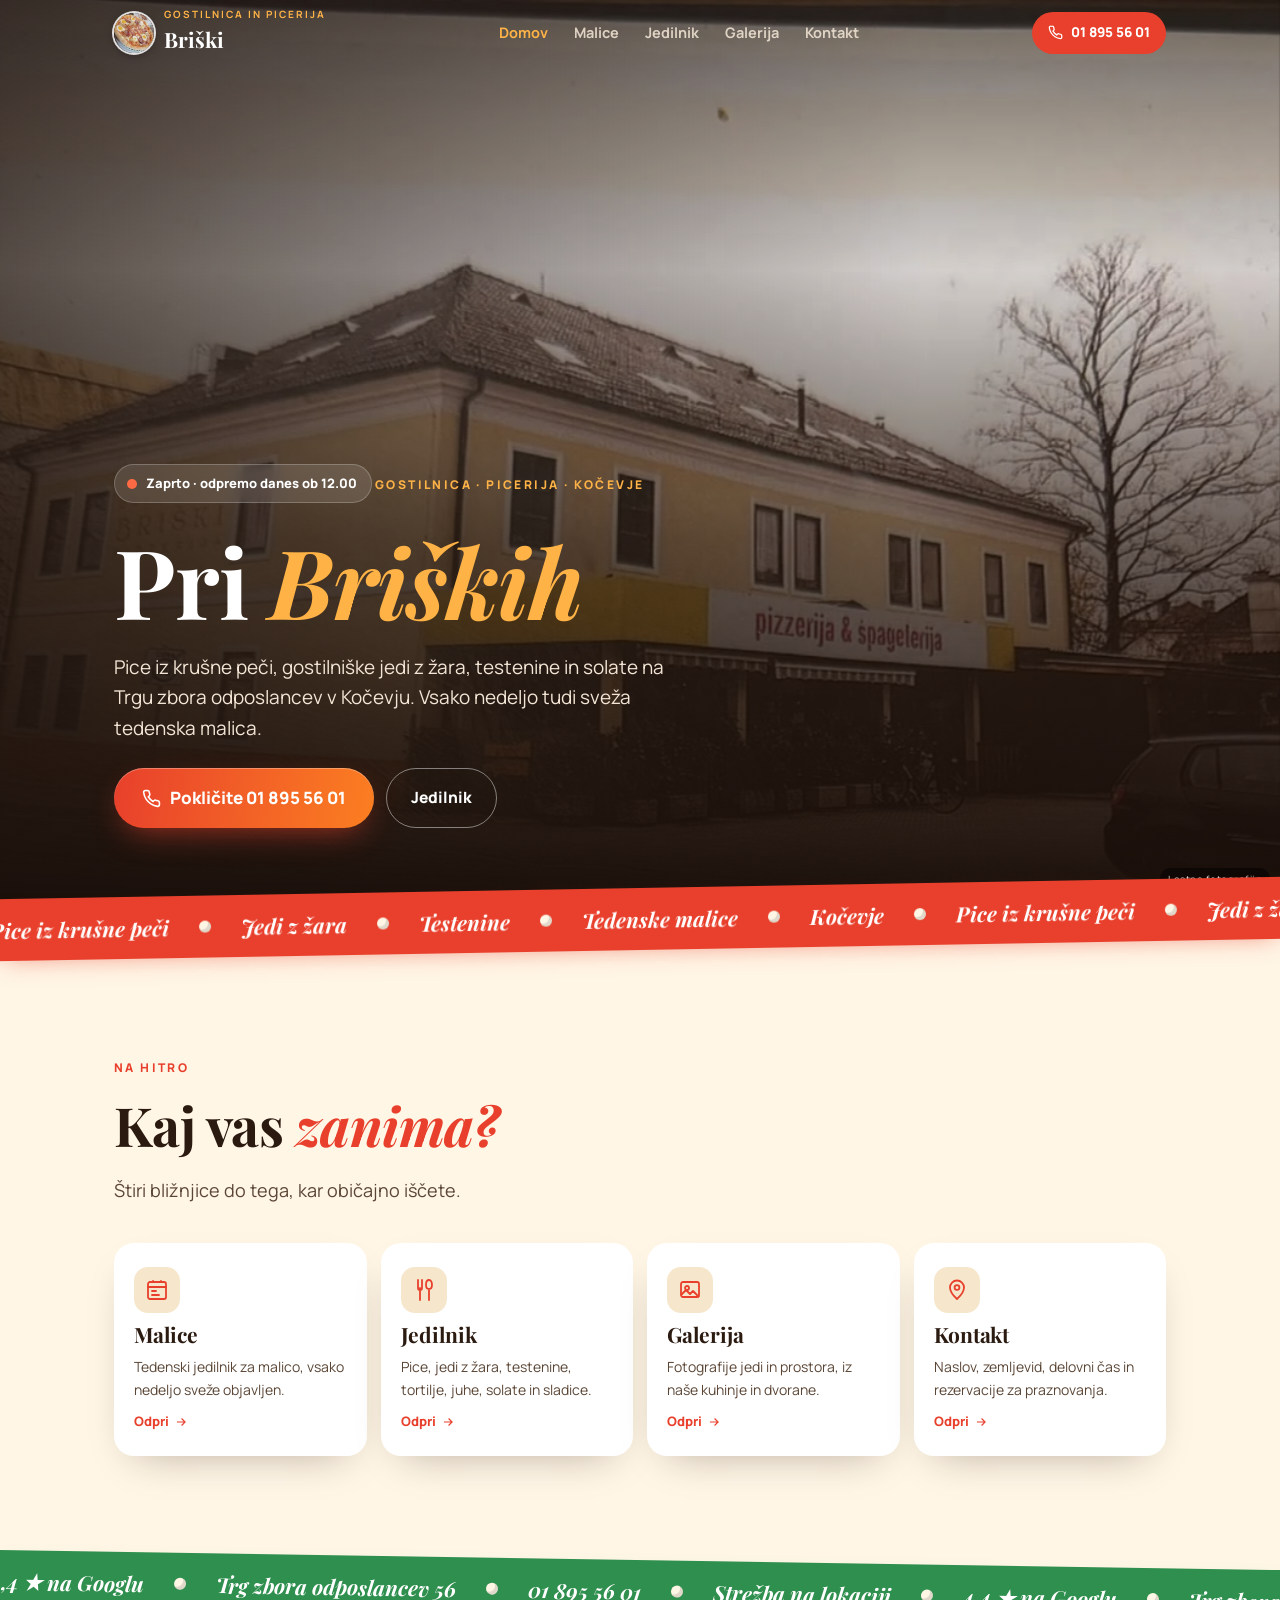
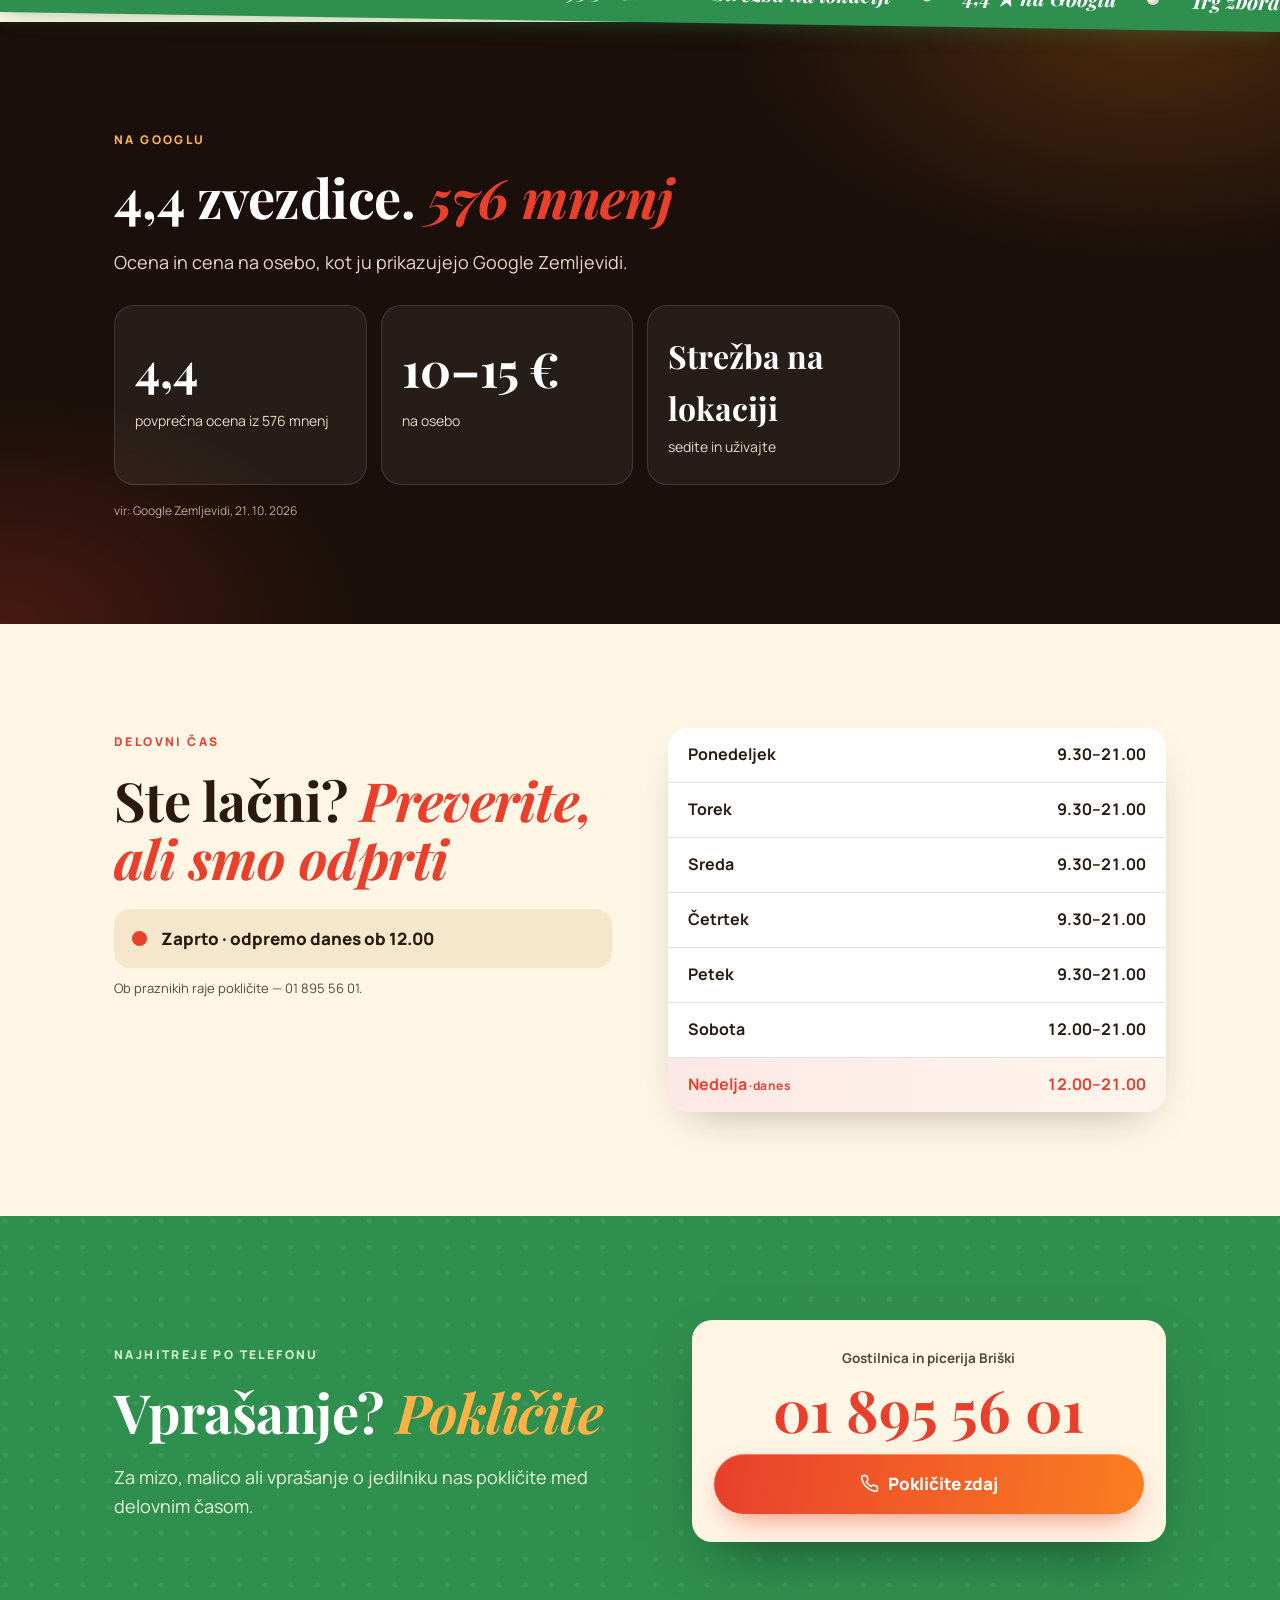
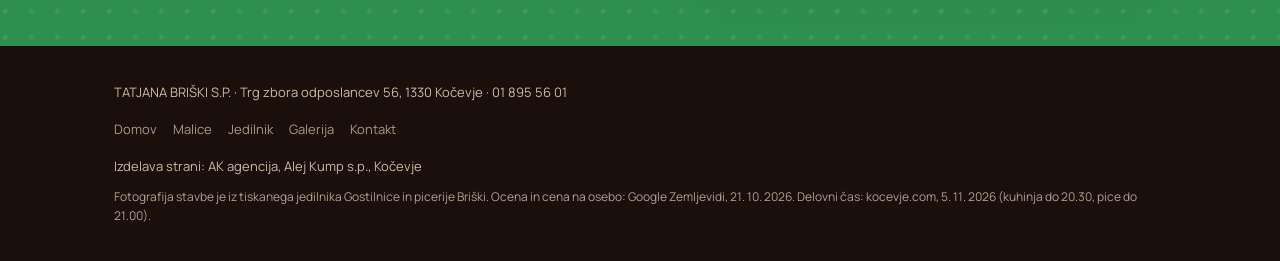
==== index.html @ dc3511f7 "Gostilnica in picerija BriĹˇki - spletna stran (kocevje.com)" ====
<!doctype html>
<html lang="sl" class="no-js">
<head>
<meta charset="utf-8">
<meta name="viewport" content="width=device-width, initial-scale=1, viewport-fit=cover">
<title>Gostilnica in picerija Briški · Kočevje</title>
<meta name="description" content="Gostilnica in picerija Briški, Trg zbora odposlancev 56, Kočevje. Pice iz krušne peči, gostilniške jedi, tedenske malice. Pokličite 01 895 56 01.">
<meta name="theme-color" content="#1a0f0a">
<link rel="preconnect" href="https://fonts.googleapis.com">
<link rel="preconnect" href="https://fonts.gstatic.com" crossorigin>
<link href="https://fonts.googleapis.com/css2?family=Playfair+Display:ital,wght@0,500;0,600;0,700;1,500&family=Manrope:wght@400;500;600;700;800&display=swap" rel="stylesheet">
<link rel="preload" as="image" href="assets/img/hero.webp">
<link rel="stylesheet" href="assets/site.css">
</head>
<body class="no-js">

<a class="skip" href="#main">Preskoči na vsebino</a>

<svg width="0" height="0" style="position:absolute" aria-hidden="true">
  <defs>
    <symbol id="tel" viewBox="0 0 24 24"><path fill="none" stroke="currentColor" stroke-width="2" d="M22 16.9v3a2 2 0 0 1-2.2 2 19.8 19.8 0 0 1-8.6-3.1 19.5 19.5 0 0 1-6-6A19.8 19.8 0 0 1 2.1 4.2 2 2 0 0 1 4.1 2h3a2 2 0 0 1 2 1.7c.1.9.4 1.8.7 2.7a2 2 0 0 1-.5 2.1L8 9.8a16 16 0 0 0 6 6l1.3-1.3a2 2 0 0 1 2.1-.4c.9.3 1.8.6 2.7.7a2 2 0 0 1 1.7 2z"/></symbol>
    <symbol id="pinico" viewBox="0 0 24 24"><path fill="currentColor" d="M12 2a7 7 0 0 0-7 7c0 5.3 7 13 7 13s7-7.7 7-13a7 7 0 0 0-7-7zm0 9.5A2.5 2.5 0 1 1 12 6.5a2.5 2.5 0 0 1 0 5z"/></symbol>
    <symbol id="mail" viewBox="0 0 24 24"><g fill="none" stroke="currentColor" stroke-width="2"><rect x="3" y="5" width="18" height="14" rx="2"/><path d="M3 7l9 6 9-6"/></g></symbol>
    <symbol id="clock" viewBox="0 0 24 24"><g fill="none" stroke="currentColor" stroke-width="2"><circle cx="12" cy="12" r="9"/><path d="M12 7v5l3 2"/></g></symbol>
    <symbol id="arrow" viewBox="0 0 24 24"><path fill="none" stroke="currentColor" stroke-width="2" d="M5 12h14M13 6l6 6-6 6"/></symbol>
    <symbol id="menu-ico" viewBox="0 0 24 24"><path fill="none" stroke="currentColor" stroke-width="2" stroke-linecap="round" d="M4 7h16M4 12h16M4 17h10"/></symbol>
    <symbol id="close-ico" viewBox="0 0 24 24"><path fill="none" stroke="currentColor" stroke-width="2" stroke-linecap="round" d="M5 5l14 14M19 5L5 19"/></symbol>
    <symbol id="ico-malice" viewBox="0 0 24 24"><g fill="none" stroke="currentColor" stroke-width="1.8" stroke-linecap="round" stroke-linejoin="round"><rect x="3" y="4" width="18" height="17" rx="2"/><path d="M3 9h18M8 4v-1M16 4v-1"/><path d="M7 13h4M7 17h7"/></g></symbol>
    <symbol id="ico-jedilnik" viewBox="0 0 24 24"><g fill="none" stroke="currentColor" stroke-width="1.8" stroke-linecap="round" stroke-linejoin="round"><path d="M6 2v8a2 2 0 0 0 4 0V2M8 10v12M17 2c-2 0-3 2-3 5s1 4 3 4 3-1 3-4-1-5-3-5zM17 11v11"/></g></symbol>
    <symbol id="ico-galerija" viewBox="0 0 24 24"><g fill="none" stroke="currentColor" stroke-width="1.8" stroke-linejoin="round"><rect x="3" y="4" width="18" height="15" rx="2"/><circle cx="9" cy="10" r="2"/><path d="M3 17l5-5 4 4 3-3 6 6"/></g></symbol>
    <symbol id="ico-kontakt" viewBox="0 0 24 24"><g fill="none" stroke="currentColor" stroke-width="1.8" stroke-linecap="round" stroke-linejoin="round"><path d="M12 21s-7-6.2-7-11.5A7 7 0 0 1 19 9.5C19 14.8 12 21 12 21z"/><circle cx="12" cy="9.5" r="2.4"/></g></symbol>
    <symbol id="pizza" viewBox="0 0 200 200">
      <circle cx="100" cy="100" r="96" fill="#e9a65a"/>
      <circle cx="100" cy="100" r="96" fill="none" stroke="#b86b2a" stroke-width="3" stroke-dasharray="3 11"/>
      <circle cx="100" cy="100" r="80" fill="#d9381e"/>
      <g fill="#fff3d6"><path d="M70 58c10-6 22-2 24 8s-8 16-18 14-14-16-6-22z"/><path d="M124 52c9-3 19 3 18 12s-11 13-19 9-9-18 1-21z"/><path d="M58 104c8-7 21-4 22 6s-9 15-18 13-11-13-4-19z"/><path d="M110 96c10-5 22 1 21 11s-12 15-21 11-10-17 0-22z"/><path d="M86 138c9-5 21 0 20 10s-12 13-20 9-9-15 0-19z"/><path d="M138 124c8-4 18 2 16 10s-11 11-17 7-7-14 1-17z"/></g>
      <g fill="#2f8f4e"><path d="M98 78c6-10 18-12 20-10-2 8-12 16-20 10z"/><path d="M98 78c-2-10 6-18 10-18 1 8-4 16-10 18z" fill="#53b872"/><path d="M72 128c4-10 16-14 19-12-1 8-11 16-19 12z"/><path d="M140 92c6-8 16-8 18-6-3 7-12 12-18 6z"/><path d="M118 150c5-8 15-10 17-8-2 7-11 13-17 8z" fill="#53b872"/></g>
      <g stroke="#1a0f0a" stroke-opacity=".18" stroke-width="2"><path d="M100 4v192M4 100h192M32 32l136 136M168 32L32 168"/></g>
    </symbol>
  </defs>
</svg>

<header class="site-nav" id="nav">
  <div class="wrap bar">
    <a href="index.html" class="brand" aria-label="Gostilnica in picerija Briški, domov">
      <img class="brand-logo" src="assets/img/logo-pica.webp" alt="" width="40" height="40">
      <span><small>Gostilnica in picerija</small>Briški</span>
    </a>
    <nav class="nav-links" aria-label="Glavna navigacija">
      <a href="index.html" aria-current="page">Domov</a>
      <a href="malice.html">Malice</a>
      <a href="jedilnik.html">Jedilnik</a>
      <a href="galerija.html">Galerija</a>
      <a href="kontakt.html">Kontakt</a>
    </nav>
    <div class="nav-right">
      <a class="nav-call" href="tel:+38618955601"><svg width="15" height="15" aria-hidden="true"><use href="#tel"/></svg>01 895 56 01</a>
      <button class="menu-btn" id="menuBtn" type="button" aria-label="Odpri meni" aria-expanded="false" aria-controls="mobileNav"><svg width="20" height="20" aria-hidden="true"><use href="#menu-ico"/></svg></button>
    </div>
  </div>
</header>

<div class="mobile-nav" id="mobileNav" role="dialog" aria-modal="true" aria-label="Meni">
  <div class="mn-top">
    <span class="brand"><small>Gostilnica in picerija</small>Briški</span>
    <button class="close" type="button" aria-label="Zapri meni"><svg width="18" height="18" aria-hidden="true"><use href="#close-ico"/></svg></button>
  </div>
  <nav aria-label="Mobilna navigacija">
    <a href="index.html" aria-current="page">Domov</a>
    <a href="malice.html">Malice</a>
    <a href="jedilnik.html">Jedilnik</a>
    <a href="galerija.html">Galerija</a>
    <a href="kontakt.html">Kontakt</a>
  </nav>
  <div class="mn-call"><a class="btn btn-red btn-big" href="tel:+38618955601"><svg aria-hidden="true"><use href="#tel"/></svg>Pokličite 01 895 56 01</a></div>
</div>

<main id="main">
  <section class="hero" style="padding:0">
    <div class="hero-img">
      <img src="assets/img/hero.webp" alt="Gostilnica in picerija Briški, stavba na Trgu zbora odposlancev v Kočevju" width="1269" height="741" fetchpriority="high">
    </div>
    <span class="ill">Lastna fotografija</span>
    <div class="wrap hero-inner">
      <div class="status rv" data-status><i></i><span>Delovni čas: pon&ndash;pet 9&ndash;21, sob&ndash;ned 11&ndash;21</span></div>
      <div class="eyebrow rv" style="color:var(--ember)">Gostilnica &middot; Picerija &middot; Kočevje</div>
      <h1 class="rv d1">Pri <em>Briških</em></h1>
      <p class="sub rv d2">Pice iz krušne peči, gostilniške jedi z žara, testenine in solate na Trgu zbora odposlancev v Kočevju. Vsako nedeljo tudi sveža tedenska malica.</p>
      <div class="cta-row rv d3">
        <a class="btn btn-red btn-big" href="tel:+38618955601"><svg aria-hidden="true"><use href="#tel"/></svg>Pokličite 01 895 56 01</a>
        <a class="btn btn-ghost" href="jedilnik.html">Jedilnik</a>
      </div>
    </div>
  </section>

  <div class="strip" aria-hidden="true">
    <div class="track">
      <span>Pice iz krušne peči</span><span>Jedi z žara</span><span>Testenine</span><span>Tedenske malice</span><span>Kočevje</span>
      <span>Pice iz krušne peči</span><span>Jedi z žara</span><span>Testenine</span><span>Tedenske malice</span><span>Kočevje</span>
    </div>
  </div>

  <section id="hitro">
    <div class="wrap">
      <div class="eyebrow rv">Na hitro</div>
      <h2 class="rv d1">Kaj vas <em>zanima?</em></h2>
      <p class="lead rv d2">Štiri bližnjice do tega, kar običajno iščete.</p>
      <div class="quick-grid">
        <a class="quick-card rv" href="malice.html">
          <div class="ico"><svg width="24" height="24" aria-hidden="true"><use href="#ico-malice"/></svg></div>
          <h3>Malice</h3>
          <p>Tedenski jedilnik za malico, vsako nedeljo sveže objavljen.</p>
          <span class="go">Odpri <svg width="14" height="14" aria-hidden="true"><use href="#arrow"/></svg></span>
        </a>
        <a class="quick-card rv d1" href="jedilnik.html">
          <div class="ico"><svg width="24" height="24" aria-hidden="true"><use href="#ico-jedilnik"/></svg></div>
          <h3>Jedilnik</h3>
          <p>Pice, jedi z žara, testenine, tortilje, juhe, solate in sladice.</p>
          <span class="go">Odpri <svg width="14" height="14" aria-hidden="true"><use href="#arrow"/></svg></span>
        </a>
        <a class="quick-card rv d2" href="galerija.html">
          <div class="ico"><svg width="24" height="24" aria-hidden="true"><use href="#ico-galerija"/></svg></div>
          <h3>Galerija</h3>
          <p>Fotografije jedi in prostora, iz naše kuhinje in dvorane.</p>
          <span class="go">Odpri <svg width="14" height="14" aria-hidden="true"><use href="#arrow"/></svg></span>
        </a>
        <a class="quick-card rv d3" href="kontakt.html">
          <div class="ico"><svg width="24" height="24" aria-hidden="true"><use href="#ico-kontakt"/></svg></div>
          <h3>Kontakt</h3>
          <p>Naslov, zemljevid, delovni čas in rezervacije za praznovanja.</p>
          <span class="go">Odpri <svg width="14" height="14" aria-hidden="true"><use href="#arrow"/></svg></span>
        </a>
      </div>
    </div>
  </section>

  <div class="strip alt" aria-hidden="true">
    <div class="track">
      <span>4,4 &#9733; na Googlu</span><span>Trg zbora odposlancev 56</span><span>01 895 56 01</span><span>Strežba na lokaciji</span>
      <span>4,4 &#9733; na Googlu</span><span>Trg zbora odposlancev 56</span><span>01 895 56 01</span><span>Strežba na lokaciji</span>
    </div>
  </div>

  <section class="band" style="background:radial-gradient(700px 400px at 90% 0%,rgba(255,138,31,.22),transparent 60%),radial-gradient(600px 380px at 0% 100%,rgba(232,64,44,.22),transparent 60%),var(--dark);color:#fff">
    <div class="wrap">
      <div class="eyebrow rv" style="color:var(--ember)">Na Googlu</div>
      <h2 class="rv d1" style="color:#fff">4,4 zvezdice. <em>576 mnenj</em></h2>
      <p class="lead rv d2" style="color:#e9d9c6">Ocena in cena na osebo, kot ju prikazujejo Google Zemljevidi.</p>
      <div class="quick-grid" style="margin-top:28px">
        <div class="rv" style="background:rgba(255,255,255,.06);border:1px solid rgba(255,255,255,.12);border-radius:var(--r);padding:24px 20px">
          <b style="display:block;font-family:var(--head);font-size:clamp(34px,8vw,48px);color:#fff">4,4</b>
          <span style="color:#e9d9c6;font-size:14px">povprečna ocena iz 576 mnenj</span>
        </div>
        <div class="rv d1" style="background:rgba(255,255,255,.06);border:1px solid rgba(255,255,255,.12);border-radius:var(--r);padding:24px 20px">
          <b style="display:block;font-family:var(--head);font-size:clamp(34px,8vw,48px);color:#fff">10&ndash;15 &euro;</b>
          <span style="color:#e9d9c6;font-size:14px">na osebo</span>
        </div>
        <div class="rv d2" style="background:rgba(255,255,255,.06);border:1px solid rgba(255,255,255,.12);border-radius:var(--r);padding:24px 20px">
          <b style="display:block;font-family:var(--head);font-size:clamp(24px,6vw,32px);color:#fff">Strežba na lokaciji</b>
          <span style="color:#e9d9c6;font-size:14px">sedite in uživajte</span>
        </div>
      </div>
      <p class="rv" style="margin-top:16px;font-size:12px;color:#bfa991">vir: Google Zemljevidi, 21. 10. 2026</p>
    </div>
  </section>

  <section id="delovni-cas">
    <div class="wrap hours-grid">
      <div class="rv">
        <div class="eyebrow">Delovni čas</div>
        <h2>Ste lačni? <em>Preverite, ali smo odprti</em></h2>
        <div class="bigstatus" data-status><i></i><span>Delovni čas: pon&ndash;pet 9&ndash;21, sob&ndash;ned 11&ndash;21</span></div>
        <p class="note">Ob praznikih raje pokličite &mdash; 01 895 56 01.</p>
      </div>
      <ul class="week rv d1" data-week>
        <li data-d="1"><span>Ponedeljek</span><span>9.30&ndash;21.00</span></li>
        <li data-d="2"><span>Torek</span><span>9.30&ndash;21.00</span></li>
        <li data-d="3"><span>Sreda</span><span>9.30&ndash;21.00</span></li>
        <li data-d="4"><span>Četrtek</span><span>9.30&ndash;21.00</span></li>
        <li data-d="5"><span>Petek</span><span>9.30&ndash;21.00</span></li>
        <li data-d="6"><span>Sobota</span><span>12.00&ndash;21.00</span></li>
        <li data-d="0"><span>Nedelja</span><span>12.00&ndash;21.00</span></li>
      </ul>
    </div>
  </section>

  <section class="callband">
    <div class="wrap">
      <div class="rv">
        <div class="eyebrow">Najhitreje po telefonu</div>
        <h2>Vprašanje? <em>Pokličite</em></h2>
        <p class="lead" style="color:#e6f5dc">Za mizo, malico ali vprašanje o jedilniku nas pokličite med delovnim časom.</p>
      </div>
      <div class="callcard rv d1">
        <small>Gostilnica in picerija Briški</small>
        <a class="n" href="tel:+38618955601">01 895 56 01</a>
        <a class="btn btn-red btn-big" href="tel:+38618955601"><svg aria-hidden="true"><use href="#tel"/></svg>Pokličite zdaj</a>
      </div>
    </div>
  </section>
</main>

<footer>
  <div class="wrap">
    <span>TATJANA BRIŠKI S.P. &middot; Trg zbora odposlancev 56, 1330 Kočevje &middot; <a href="tel:+38618955601">01 895 56 01</a></span>
    <nav aria-label="Strani v nogi">
      <a href="index.html">Domov</a><a href="malice.html">Malice</a><a href="jedilnik.html">Jedilnik</a><a href="galerija.html">Galerija</a><a href="kontakt.html">Kontakt</a>
    </nav>
    <span>Izdelava strani: AK agencija, Alej Kump s.p., Kočevje</span>
    <span class="disc">Fotografija stavbe je iz tiskanega jedilnika Gostilnice in picerije Briški. Ocena in cena na osebo: Google Zemljevidi, 21. 10. 2026. Delovni čas: kocevje.com, 5. 11. 2026 (kuhinja do 20.30, pice do 21.00).</span>
  </div>
</footer>

<div class="sticky"><a class="btn btn-red" href="tel:+38618955601"><svg aria-hidden="true"><use href="#tel"/></svg>Pokličite 01 895 56 01</a></div>

<script src="assets/site.js" defer></script>

<!--
SOURCES: legal name, address, activity -- bizi.si. Name on Google, hours, rating 4,4 / 576 reviews,
10-15 EUR per person, dine-in -- Google Maps, 21. 10. 2026. Phone and e-mail -- owner. Menu categories
on this page (pice, jedi z zara, testenine, malice) -- the restaurant's own printed menu, transcribed
in full on jedilnik.html. Hero photo -- the restaurant's own printed menu cover (their building), not
a stock photo. No prices, awards, years, delivery, takeaway or online reservations are claimed here.
-->
</body>
</html>
---- assets/site.css ----
/* Gostilnica in picerija Briski -- shared styles. Izdelava: AK agencija. */
:root{
  --tomato:#e8402c; --tomato2:#ff6a45; --basil:#2f8f4e; --basil2:#53b872; --cream:#fff6e6; --cream2:#f6e7cc;
  --fire:#ff8a1f; --ember:#ffb347; --ink:#2b1a10; --ink2:#5b4636; --dark:#1a0f0a; --dark2:#24150d;
  --line:rgba(43,26,16,.12);
  --head:"Playfair Display",Georgia,"Times New Roman",serif; --sans:"Manrope",system-ui,-apple-system,Segoe UI,sans-serif;
  --r:20px; --pad:clamp(16px,5vw,64px); --ease:cubic-bezier(.2,.7,.2,1);
}
*{box-sizing:border-box;margin:0;padding:0}
html{scroll-behavior:smooth;-webkit-text-size-adjust:100%}
html,body{overflow-x:hidden;max-width:100%}
body{background:var(--cream);color:var(--ink);font-family:var(--sans);font-size:16px;line-height:1.62;padding-bottom:84px}
img{display:block;max-width:100%;height:auto}
a{color:inherit;text-decoration:none}
button{font:inherit;color:inherit;background:none;border:0;cursor:pointer}
svg{flex:none}
.wrap{width:100%;max-width:1180px;margin:0 auto;padding:0 var(--pad)}
.eyebrow{display:inline-block;font-size:12px;letter-spacing:.2em;text-transform:uppercase;color:var(--tomato);font-weight:800}
h1,h2,h3{font-family:var(--head);font-weight:700;line-height:1.08;letter-spacing:-.01em}
h2{font-size:clamp(32px,6.6vw,54px);margin:.3em 0 .4em}
h2 em,h1 em{font-style:italic;color:var(--tomato)}
.lead{color:var(--ink2);font-size:clamp(16px,2.1vw,18px);max-width:58ch}
section{padding:clamp(56px,10vw,104px) 0}
section[id]{scroll-margin-top:84px}
.skip{position:absolute;left:-999px;top:0;background:#fff;color:var(--ink);padding:10px 16px;border-radius:0 0 10px 0;z-index:200}
.skip:focus{left:0}
:focus-visible{outline:2px solid var(--fire);outline-offset:3px;border-radius:8px}

/* buttons */
.btn{display:inline-flex;align-items:center;justify-content:center;gap:9px;min-height:52px;padding:0 24px;border-radius:99px;
  font-weight:800;font-size:15.5px;transition:transform .25s var(--ease),box-shadow .3s,background .3s;text-align:center}
.btn svg{width:19px;height:19px}
.btn-red{color:#fff;background:linear-gradient(100deg,var(--tomato),var(--fire) 55%,var(--tomato));background-size:220% 100%;
  box-shadow:0 12px 32px -12px rgba(232,64,44,.7),inset 0 1px 0 rgba(255,255,255,.3)}
.btn-red:hover{transform:translateY(-2px)}
.btn-big{min-height:60px;font-size:17px;padding:0 28px}
.btn-ghost{border:1.5px solid rgba(255,255,255,.45);color:#fff}
.btn-ghost:hover{background:rgba(255,255,255,.1)}
.btn-line{border:1.5px solid var(--ink);color:var(--ink)}
.btn-line:hover{background:var(--ink);color:#fff}
@media(max-width:480px){.cta-row .btn{width:100%}}
.cta-row{display:flex;flex-wrap:wrap;gap:12px;margin-top:24px}

/* nav */
.site-nav{position:fixed;inset:0 0 auto 0;z-index:60;transition:background .4s,box-shadow .4s}
.site-nav.solid{background:rgba(26,15,10,.92);backdrop-filter:blur(14px);box-shadow:0 1px 0 rgba(255,255,255,.08)}
.site-nav .bar{display:flex;align-items:center;justify-content:space-between;height:66px;gap:12px}
.brand{display:flex;align-items:center;gap:10px;color:#fff;font-family:var(--head);font-size:21px;font-weight:700;white-space:nowrap}
.brand small{display:block;font-family:var(--sans);font-size:10px;letter-spacing:.2em;text-transform:uppercase;font-weight:700;color:var(--ember);line-height:1;margin-bottom:3px}
.brand svg{width:32px;height:32px}
.brand-logo{width:40px;height:40px;border-radius:50%;object-fit:cover;box-shadow:0 0 0 2px rgba(255,255,255,.85),0 2px 8px rgba(0,0,0,.35);flex:0 0 auto}
.nav-links{display:none;align-items:center;gap:26px;font-size:14.5px;font-weight:700;color:#f3e6d6}
.nav-links a{opacity:.86;transition:opacity .2s}
.nav-links a:hover,.nav-links a[aria-current="page"]{opacity:1;color:var(--ember)}
@media(min-width:940px){.nav-links{display:flex}}
.nav-right{display:flex;align-items:center;gap:10px}
.nav-call{display:none;align-items:center;gap:8px;background:var(--tomato);color:#fff;padding:10px 16px;border-radius:99px;font-weight:800;font-size:13.5px}
@media(min-width:760px){.nav-call{display:inline-flex}}
.menu-btn{display:flex;width:42px;height:42px;align-items:center;justify-content:center;border-radius:12px;background:rgba(255,255,255,.12);color:#fff}
@media(min-width:940px){.menu-btn{display:none}}

.mobile-nav{position:fixed;inset:0;z-index:90;background:var(--dark);color:#fff;transform:translateX(100%);transition:transform .4s var(--ease);display:flex;flex-direction:column;padding:22px var(--pad)}
.mobile-nav.open{transform:translateX(0)}
.mobile-nav .mn-top{display:flex;align-items:center;justify-content:space-between;margin-bottom:34px}
.mobile-nav .close{width:40px;height:40px;border-radius:10px;background:rgba(255,255,255,.1);display:flex;align-items:center;justify-content:center}
.mobile-nav nav{display:flex;flex-direction:column;gap:6px}
.mobile-nav nav a{padding:15px 4px;font-family:var(--head);font-size:26px;border-bottom:1px solid rgba(255,255,255,.1)}
.mobile-nav .mn-call{margin-top:auto;padding-top:22px}

/* hero (index) */
.hero{position:relative;min-height:100vh;min-height:min(100svh,920px);display:flex;align-items:flex-end;overflow:hidden;isolation:isolate;background:var(--dark);color:#fff}
.hero-img{position:absolute;inset:0;z-index:-3}
.hero-img img{width:100%;height:100%;object-fit:cover;object-position:50% 45%;transform:scale(1.06);animation:drift 20s ease-out forwards}
@keyframes drift{to{transform:scale(1)}}
.hero::before{content:"";position:absolute;inset:0;z-index:-2;
  background:linear-gradient(180deg,rgba(26,15,10,.6) 0%,rgba(26,15,10,.1) 30%,rgba(26,15,10,.62) 60%,var(--dark) 100%),
             linear-gradient(90deg,rgba(26,15,10,.68),transparent 72%)}
.hero-inner{padding-bottom:clamp(44px,8vh,92px);padding-top:100px;width:100%}
.status{display:inline-flex;align-items:center;gap:9px;padding:8px 14px 8px 12px;border-radius:99px;font-weight:800;font-size:13px;
  background:rgba(255,255,255,.12);border:1px solid rgba(255,255,255,.22);backdrop-filter:blur(8px);margin-bottom:16px}
.status i{width:10px;height:10px;border-radius:50%;background:#aaa;flex:none}
.status.open i{background:#3ddc6f;box-shadow:0 0 0 0 rgba(61,220,111,.7);animation:ping 1.8s infinite}
.status.closed i{background:var(--tomato2)}
@keyframes ping{70%,100%{box-shadow:0 0 0 10px rgba(61,220,111,0)}}
.hero h1{font-size:clamp(42px,10.5vw,96px);margin:.1em 0 .2em;max-width:13ch}
.hero h1 em{color:var(--ember)}
.hero p.sub{max-width:46ch;color:#f3e6d6;font-size:clamp(16px,2.3vw,19px)}
.ill{position:absolute;right:10px;bottom:10px;font-size:10px;letter-spacing:.05em;color:rgba(255,255,255,.85);
  background:rgba(0,0,0,.5);padding:3px 8px;border-radius:99px;backdrop-filter:blur(4px);z-index:3}

/* quick links grid */
.quick-grid{display:grid;gap:14px;margin-top:38px}
@media(min-width:680px){.quick-grid{grid-template-columns:repeat(2,1fr)}}
@media(min-width:1000px){.quick-grid{grid-template-columns:repeat(4,1fr)}}
.quick-card{position:relative;display:flex;flex-direction:column;gap:10px;border-radius:var(--r);padding:24px 20px;background:#fff;
  box-shadow:0 16px 40px -22px rgba(43,26,16,.4);transition:transform .35s var(--ease)}
.quick-card:hover{transform:translateY(-4px)}
.quick-card .ico{width:46px;height:46px;border-radius:14px;display:grid;place-items:center;background:var(--cream2);color:var(--tomato)}
.quick-card h3{font-size:21px}
.quick-card p{color:var(--ink2);font-size:14px}
.quick-card .go{margin-top:auto;font-size:13px;font-weight:800;color:var(--tomato);display:inline-flex;align-items:center;gap:5px}

/* marquee strip */
.strip{background:var(--tomato);color:#fff;overflow:hidden;padding:14px 0;transform:rotate(-1deg);margin:-12px -10px 0;position:relative;z-index:2;
  box-shadow:0 10px 26px -14px rgba(232,64,44,.6)}
.strip.alt{background:var(--basil);transform:rotate(.9deg);margin:0 -10px;box-shadow:0 10px 26px -14px rgba(47,143,78,.6)}
.track{display:flex;gap:30px;width:max-content;animation:roll 28s linear infinite}
.strip.alt .track{animation-direction:reverse;animation-duration:34s}
.track span{font-family:var(--head);font-style:italic;font-size:21px;font-weight:700;white-space:nowrap;display:flex;align-items:center;gap:30px}
.track span::after{content:"";width:12px;height:12px;border-radius:50%;background:var(--cream);box-shadow:inset -3px -3px 0 rgba(0,0,0,.12)}
@keyframes roll{to{transform:translateX(-50%)}}

/* hours */
.hours-grid{display:grid;gap:26px;align-items:start}
@media(min-width:900px){.hours-grid{grid-template-columns:1fr 1fr;gap:56px}}
.week{list-style:none;border-radius:var(--r);overflow:hidden;background:#fff;box-shadow:0 16px 44px -22px rgba(43,26,16,.4)}
.week li{display:flex;justify-content:space-between;gap:12px;padding:14px 20px;border-bottom:1px solid var(--line);font-weight:700}
.week li:last-child{border-bottom:0}
.week li span:last-child{font-variant-numeric:tabular-nums}
.week li.today{background:linear-gradient(90deg,rgba(232,64,44,.12),rgba(255,138,31,.08));color:var(--tomato)}
.week li.today span:first-child::after{content:" \00b7 danes";font-size:12px;letter-spacing:.04em}
.bigstatus{margin-top:20px;display:flex;align-items:center;gap:14px;padding:16px 18px;border-radius:16px;background:var(--cream2);font-weight:800;font-size:17px}
.bigstatus i{width:15px;height:15px;border-radius:50%;flex:none;background:#aaa}
.bigstatus.open i{background:#2fbf5c;animation:ping 1.8s infinite}
.bigstatus.closed i{background:var(--tomato)}
.note{font-size:13px;color:var(--ink2);margin-top:10px}

/* call band */
.callband{background:var(--basil);color:#fff;position:relative;overflow:hidden}
.callband::before{content:"";position:absolute;inset:0;background:radial-gradient(circle at 20% 20%,rgba(255,255,255,.13) 0 2px,transparent 3px) 0 0/26px 26px;opacity:.55}
.callband .wrap{position:relative;display:grid;gap:24px;align-items:center}
@media(min-width:900px){.callband .wrap{grid-template-columns:1.1fr 1fr;gap:56px}}
.callband .eyebrow{color:#d8f5c9}
.callband h2 em{color:var(--ember)}
.callcard{border-radius:var(--r);background:var(--cream);color:var(--ink);padding:28px 22px;text-align:center;box-shadow:0 24px 56px -24px rgba(0,0,0,.5)}
.callcard small{display:block;color:var(--ink2);font-size:13.5px;font-weight:700}
.callcard .n{display:block;font-family:var(--head);font-weight:700;font-size:clamp(34px,10vw,58px);white-space:nowrap;line-height:1;margin:10px 0 16px;color:var(--tomato)}
.callcard .btn{width:100%}

/* footer */
footer{background:var(--dark);color:#cdb9a3;padding:36px 0 110px;font-size:13px}
footer .wrap{display:flex;flex-wrap:wrap;gap:10px 26px;justify-content:space-between}
footer .disc{flex-basis:100%;font-size:12px;opacity:.85;line-height:1.6}
@media(min-width:760px){footer{padding-bottom:36px}}
footer nav{display:flex;flex-wrap:wrap;gap:4px 16px;flex-basis:100%;margin:6px 0}
footer nav a{opacity:.8}
footer nav a:hover{opacity:1}

/* sticky call */
.sticky{position:fixed;left:12px;right:12px;bottom:calc(12px + env(safe-area-inset-bottom));z-index:55;display:flex}
.sticky a{flex:1;min-height:56px;font-size:16px}
@media(min-width:760px){.sticky{display:none}body{padding-bottom:0}}

.badge{position:fixed;bottom:calc(78px + env(safe-area-inset-bottom));right:10px;z-index:58;font-size:11px;letter-spacing:.05em;padding:6px 11px;border-radius:99px;
  background:rgba(26,15,10,.86);border:1px solid rgba(255,179,71,.45);color:var(--ember);backdrop-filter:blur(8px);pointer-events:none}
@media(min-width:760px){.badge{bottom:14px}}

.rv{opacity:0;transform:translateY(26px);transition:opacity .9s var(--ease),transform .9s var(--ease)}
.rv.in{opacity:1;transform:none}
.rv.d1{transition-delay:.1s}.rv.d2{transition-delay:.2s}.rv.d3{transition-delay:.3s}
.no-js .rv{opacity:1;transform:none}
@media (prefers-reduced-motion: reduce){
  *,*::before,*::after{animation:none!important;transition:none!important;scroll-behavior:auto!important}
  .rv{opacity:1;transform:none}
  .hero-img img{transform:none}
}

/* page hero (interior pages) */
.page-hero{position:relative;padding:142px 0 54px;background:var(--dark);color:#fff;overflow:hidden}
.page-hero::before{content:"";position:absolute;inset:0;background:radial-gradient(640px 360px at 85% 0%,rgba(255,138,31,.22),transparent 60%),radial-gradient(560px 340px at 0% 100%,rgba(232,64,44,.2),transparent 60%)}
.page-hero .wrap{position:relative}
.page-hero h1{font-size:clamp(34px,7vw,58px);margin:.2em 0 .18em}
.page-hero h1 em{color:var(--ember)}
.page-hero p{color:#e9d9c6;max-width:60ch}
.crumb{font-size:13px;color:#cdb9a3}
.crumb a{color:var(--ember)}

/* tabs (jedilnik) */
.tabbar{position:sticky;top:66px;z-index:30;background:rgba(255,246,230,.95);backdrop-filter:blur(8px);border-bottom:1px solid var(--line);overflow-x:auto;scrollbar-width:none}
.tabbar::-webkit-scrollbar{display:none}
.tabbar .wrap{display:flex;gap:8px;padding-top:12px;padding-bottom:12px;width:max-content;max-width:none}
.tabbar a{flex:none;padding:9px 16px;border-radius:99px;font-size:13.5px;font-weight:800;color:var(--ink2);background:rgba(43,26,16,.06);white-space:nowrap}
.tabbar a.active{background:var(--tomato);color:#fff}

.menu-sec h2{font-size:clamp(26px,5vw,38px)}
.menu-head{display:flex;flex-wrap:wrap;align-items:baseline;justify-content:space-between;gap:10px;margin-bottom:18px}
.size-legend{display:flex;gap:14px;flex-wrap:wrap;font-size:12.5px;color:var(--ink2);font-weight:700}
.size-legend span{display:inline-flex;align-items:center;gap:5px}
.size-legend b{color:var(--tomato)}

.dish-table{width:100%;border-collapse:collapse;background:#fff;border-radius:var(--r);overflow:hidden;box-shadow:0 14px 36px -22px rgba(43,26,16,.35);margin-bottom:28px}
.dish-table caption{text-align:left;font-family:var(--head);font-size:21px;padding:16px 18px 6px;font-weight:700}
.dish-table th{text-align:right;font-size:12px;letter-spacing:.04em;text-transform:uppercase;color:var(--ink2);padding:10px 14px;border-bottom:1px solid var(--line)}
.dish-table th:first-child{text-align:left}
.dish-table td{padding:13px 14px;border-bottom:1px solid var(--line);vertical-align:top;font-size:14.5px}
.dish-table tr:last-child td{border-bottom:0}
.dish-table td.name{font-weight:800}
.dish-table td.ingr{color:var(--ink2);font-size:13px}
.dish-table td.price{text-align:right;font-weight:800;white-space:nowrap;color:var(--tomato);font-variant-numeric:tabular-nums}
.dish-table td.allerg{text-align:right;color:var(--ink2);font-size:11.5px;white-space:nowrap}
.dish-table{display:block;overflow-x:auto}
.dish-table table{width:100%}
.simple-list{list-style:none;background:#fff;border-radius:var(--r);overflow:hidden;box-shadow:0 14px 36px -22px rgba(43,26,16,.35);margin-bottom:28px}
.simple-list li{display:flex;justify-content:space-between;gap:14px;padding:13px 18px;border-bottom:1px solid var(--line);font-size:14.5px}
.simple-list li:last-child{border-bottom:0}
.simple-list b{font-weight:800}
.simple-list .price{font-weight:800;color:var(--tomato);white-space:nowrap;font-variant-numeric:tabular-nums}
.sub-note{font-size:12.5px;color:var(--ink2);margin:4px 0 20px}
.allerg-box{background:#fff;border-radius:var(--r);padding:22px;box-shadow:0 14px 36px -22px rgba(43,26,16,.35);margin-top:10px}
.allerg-grid{display:grid;grid-template-columns:1fr;gap:4px 24px;margin:14px 0;font-size:13.5px;color:var(--ink2)}
@media(min-width:620px){.allerg-grid{grid-template-columns:1fr 1fr}}
.allerg-box p{font-size:13px;color:var(--ink2);margin-top:6px}
.feat-dish{border-radius:var(--r);overflow:hidden;margin-bottom:28px;box-shadow:0 18px 44px -24px rgba(43,26,16,.45)}
.feat-dish img{aspect-ratio:16/10;object-fit:cover;width:100%}
.feat-dish figcaption{padding:10px 16px;font-size:12.5px;color:var(--ink2);background:#fff}
.price-footnote{font-size:12.5px;color:var(--ink2);margin-top:30px}

/* malice */
.malice-week{display:grid;gap:14px;margin-top:30px}
@media(min-width:760px){.malice-week{grid-template-columns:repeat(5,1fr)}}
.malice-day{border-radius:var(--r);background:#fff;box-shadow:0 16px 40px -22px rgba(43,26,16,.4);padding:18px 16px;display:flex;flex-direction:column;gap:8px;min-height:150px}
.malice-day.today{outline:2px solid var(--tomato);outline-offset:-2px;background:linear-gradient(180deg,rgba(232,64,44,.06),#fff 40%)}
.malice-day .dname{font-family:var(--head);font-size:19px;font-weight:700}
.malice-day.today .dname{color:var(--tomato)}
.malice-day .djed{font-weight:800;font-size:15px}
.malice-day .dopis{color:var(--ink2);font-size:13px;flex:1}
.malice-day .dcena{font-weight:800;color:var(--tomato);font-size:16px;font-variant-numeric:tabular-nums}
.malice-day .dempty{color:var(--ink2);font-size:13px;font-style:italic}
.malice-state{margin-top:16px;font-size:13px;color:var(--ink2)}
.malice-fallback{margin-top:26px;border-radius:var(--r);background:#fff;box-shadow:0 18px 46px -24px rgba(43,26,16,.45);padding:30px 24px;text-align:center}
.malice-fallback .ico{width:56px;height:56px;border-radius:16px;margin:0 auto 14px;display:grid;place-items:center;background:var(--cream2);color:var(--tomato)}
.malice-fallback h3{font-size:24px;margin-bottom:8px}
.malice-fallback p{color:var(--ink2);max-width:46ch;margin:0 auto 18px}
.malice-note{margin-top:18px;font-size:13px;color:var(--ink2);background:rgba(255,255,255,.6);border:1px dashed var(--line);border-radius:14px;padding:14px 16px}
.skel{border-radius:var(--r);background:linear-gradient(100deg,rgba(43,26,16,.06) 20%,rgba(43,26,16,.12) 40%,rgba(43,26,16,.06) 60%);background-size:200% 100%;animation:shimmer 1.4s linear infinite;height:150px}
@keyframes shimmer{to{background-position:-200% 0}}

/* galerija */
.gal-grid{display:grid;grid-template-columns:repeat(2,1fr);gap:10px;margin-top:30px}
@media(min-width:620px){.gal-grid{grid-template-columns:repeat(3,1fr)}}
@media(min-width:960px){.gal-grid{grid-template-columns:repeat(4,1fr)}}
.gal-item{position:relative;border-radius:14px;overflow:hidden;aspect-ratio:4/3;background:var(--cream2)}
.gal-item img{width:100%;height:100%;object-fit:cover;transition:transform .5s var(--ease)}
.gal-item:hover img{transform:scale(1.07)}
.gal-item button{position:absolute;inset:0;width:100%;height:100%}
.lightbox{position:fixed;inset:0;z-index:120;background:rgba(10,6,3,.94);display:none;align-items:center;justify-content:center;padding:4vh 4vw}
.lightbox.open{display:flex}
.lightbox img{max-width:100%;max-height:84vh;border-radius:12px;box-shadow:0 30px 80px rgba(0,0,0,.6)}
.lightbox .lb-close,.lightbox .lb-prev,.lightbox .lb-next{position:absolute;width:48px;height:48px;border-radius:50%;background:rgba(255,255,255,.12);color:#fff;display:flex;align-items:center;justify-content:center}
.lightbox .lb-close{top:18px;right:18px}
.lightbox .lb-prev{left:12px;top:50%;transform:translateY(-50%)}
.lightbox .lb-next{right:12px;top:50%;transform:translateY(-50%)}
.lightbox .lb-cap{position:absolute;left:0;right:0;bottom:16px;text-align:center;color:#e9d9c6;font-size:13px}

/* kontakt */
.loc{display:grid;gap:26px;align-items:stretch}
@media(min-width:900px){.loc{grid-template-columns:1fr 1fr;gap:52px}}
.addr{margin-top:20px;display:grid;gap:12px}
.addr div{display:flex;gap:14px;align-items:flex-start;padding:16px 18px;border-radius:16px;background:#fff;box-shadow:0 10px 28px -20px rgba(43,26,16,.45)}
.addr svg{width:21px;height:21px;flex:none;color:var(--tomato);margin-top:2px}
.addr b{display:block;word-break:break-word}
.addr small{color:var(--ink2);font-size:13.5px}
.mapcard{position:relative;border-radius:var(--r);overflow:hidden;min-height:300px;display:block;color:#fff;
  background:radial-gradient(circle at 52% 46%,rgba(255,138,31,.32),transparent 36%),
   repeating-linear-gradient(0deg,rgba(255,255,255,.05) 0 1px,transparent 1px 34px),
   repeating-linear-gradient(90deg,rgba(255,255,255,.05) 0 1px,transparent 1px 34px),linear-gradient(160deg,#2a1a10,#160c07)}
.mapcard svg.roads{position:absolute;inset:0;width:100%;height:100%}
.pin{position:absolute;left:52%;top:46%;transform:translate(-50%,-100%);color:var(--tomato2)}
.pin svg{width:46px;height:46px;filter:drop-shadow(0 6px 16px rgba(232,64,44,.7));animation:bob 2.4s ease-in-out infinite}
@keyframes bob{50%{transform:translateY(-7px)}}
.mapcard .label{position:absolute;left:18px;bottom:16px;right:18px}
.mapcard .label b{font-family:var(--head);font-size:25px;line-height:1.05;display:block}
.mapcard .label small{color:#d9c4ad;font-size:12.5px}
.party-band{display:grid;gap:26px;align-items:center}
@media(min-width:900px){.party-band{grid-template-columns:1fr 1fr;gap:52px}}
.party-band img{border-radius:var(--r);width:100%;aspect-ratio:3/4;object-fit:cover;box-shadow:0 18px 44px -24px rgba(43,26,16,.5)}
.party-band .ill{bottom:10px;right:10px}
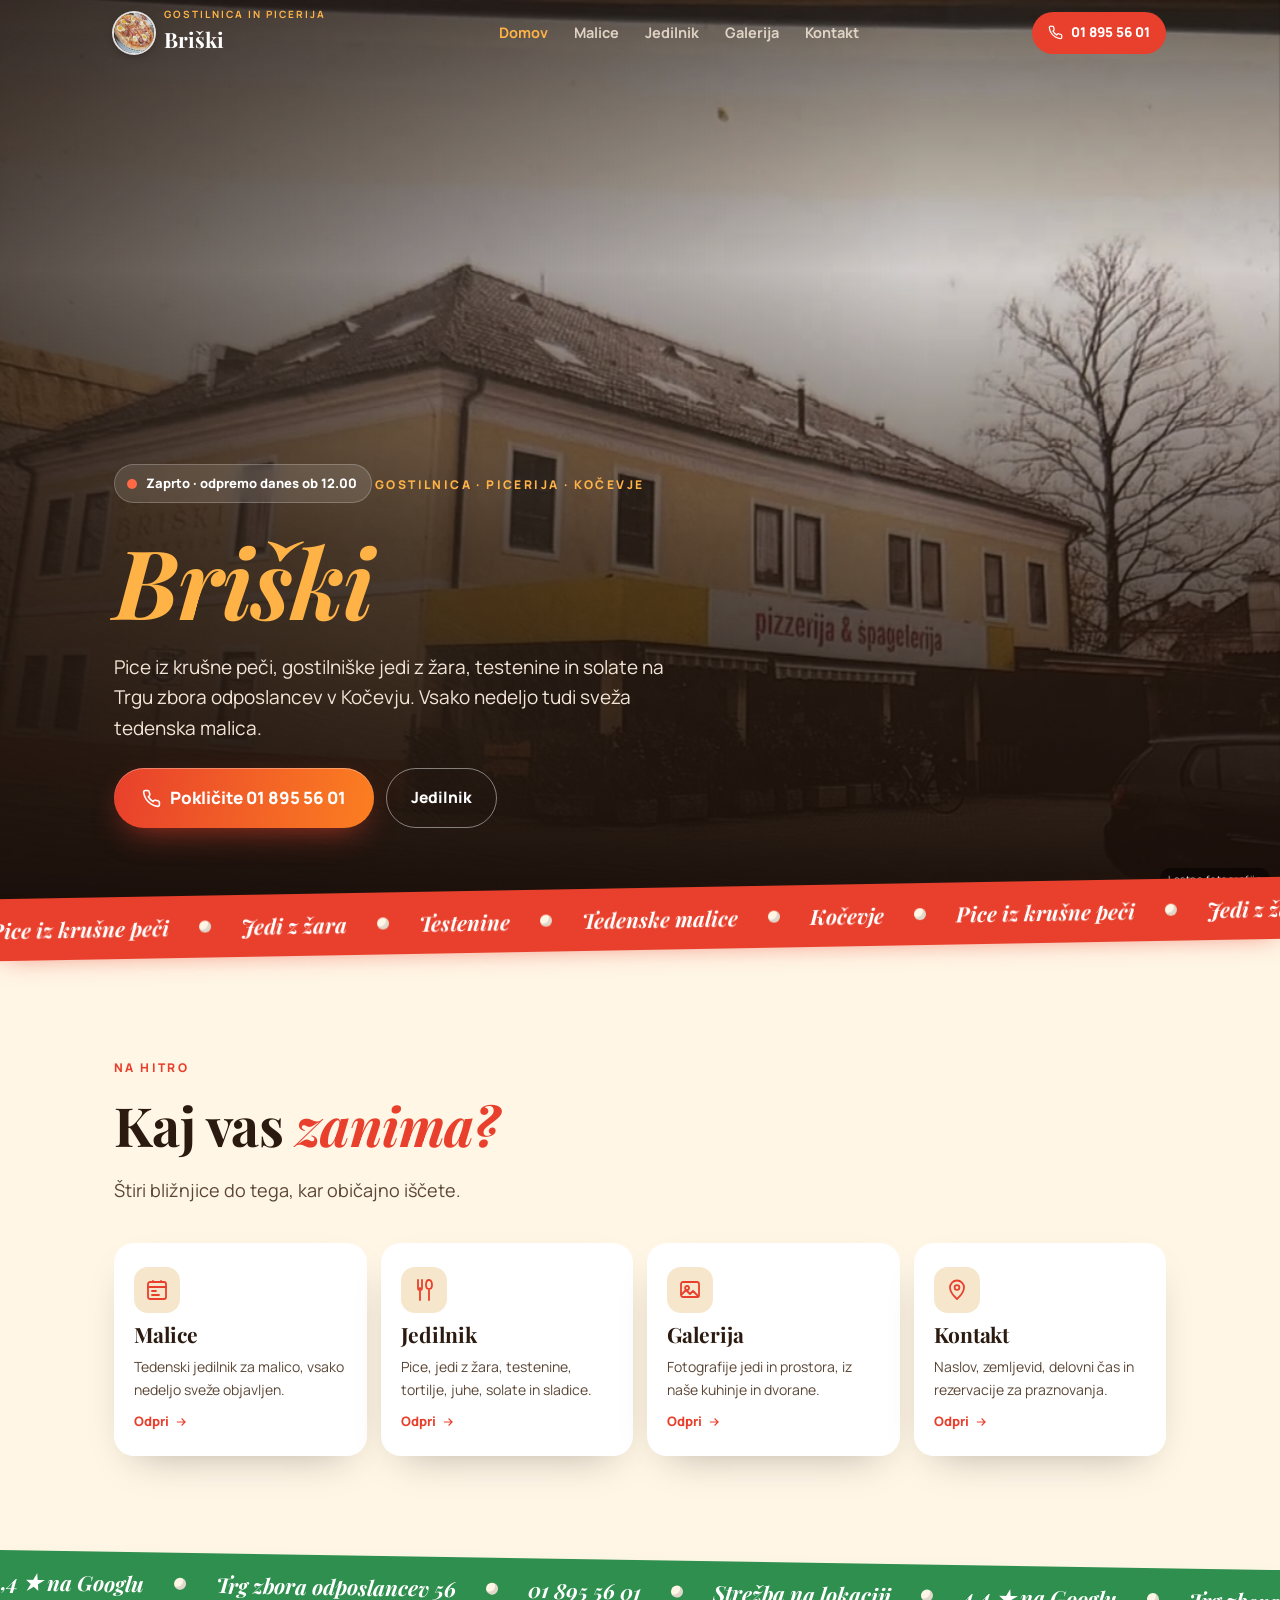
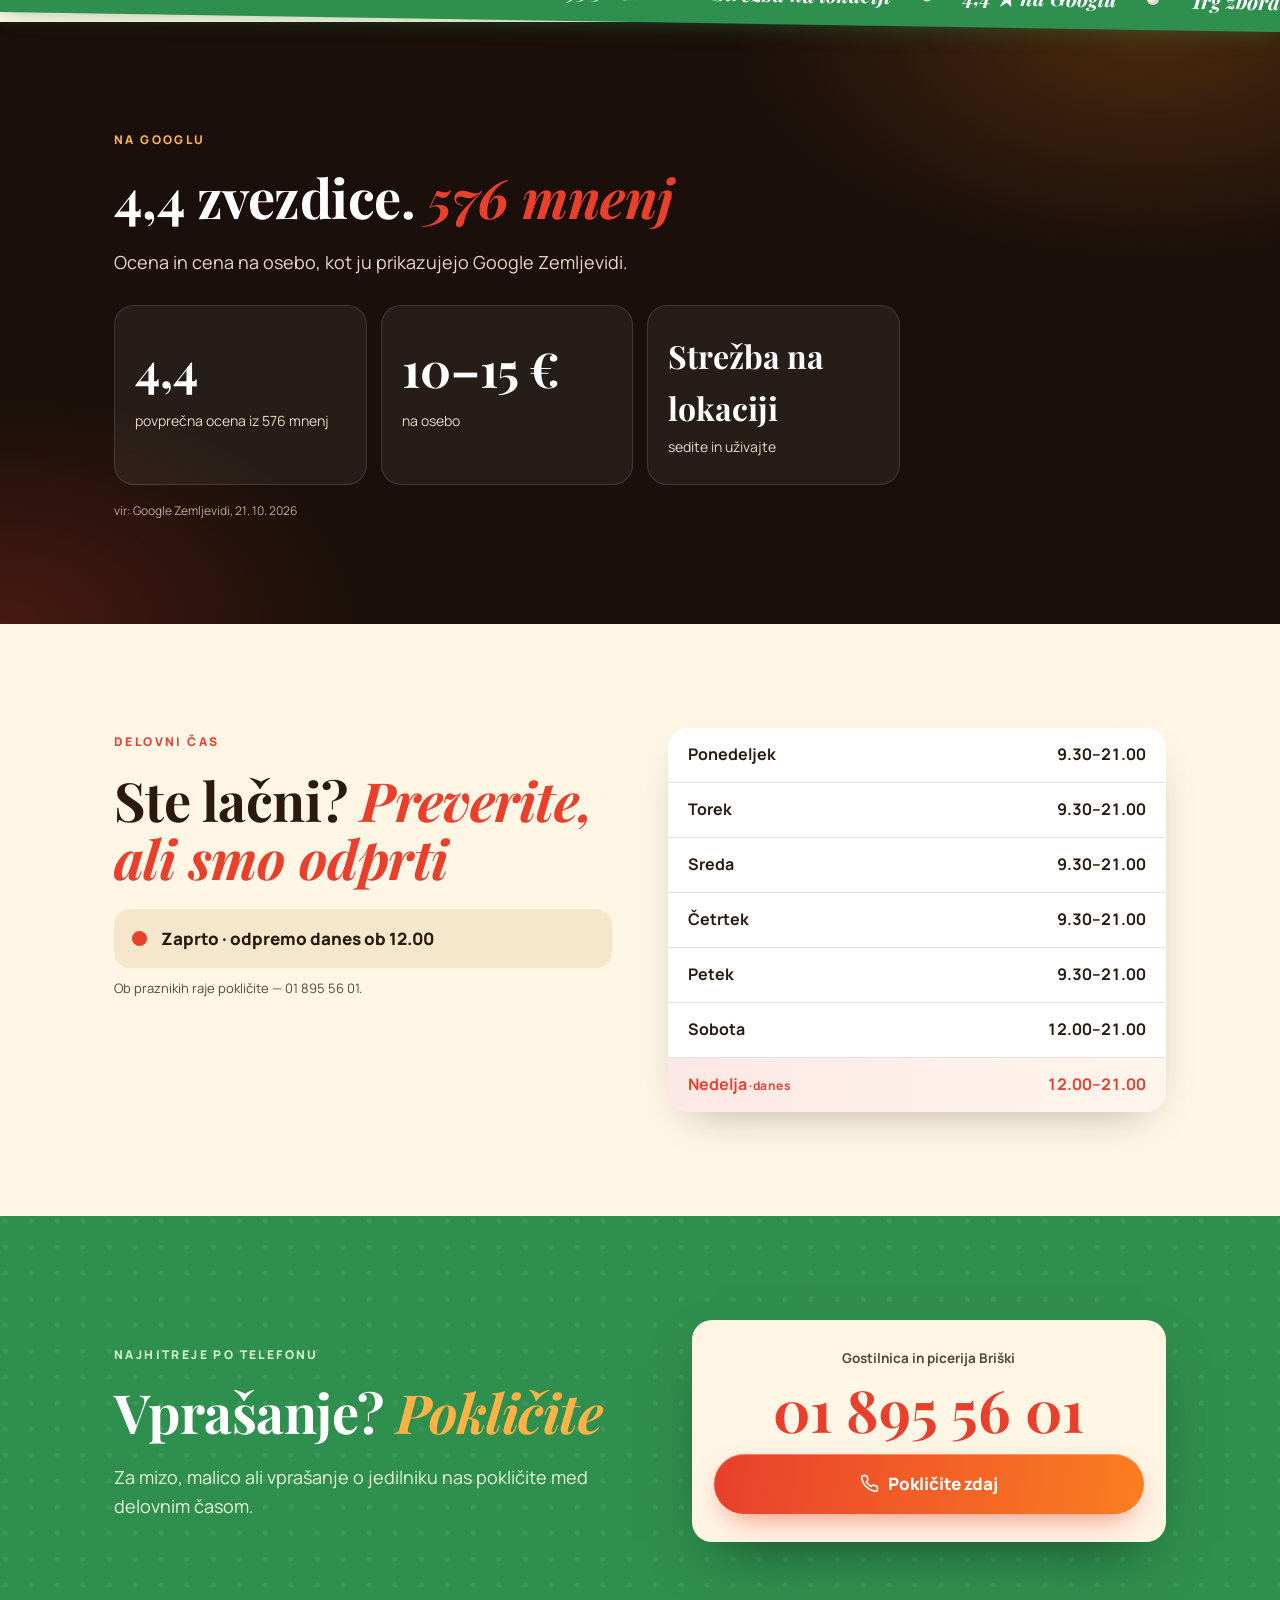
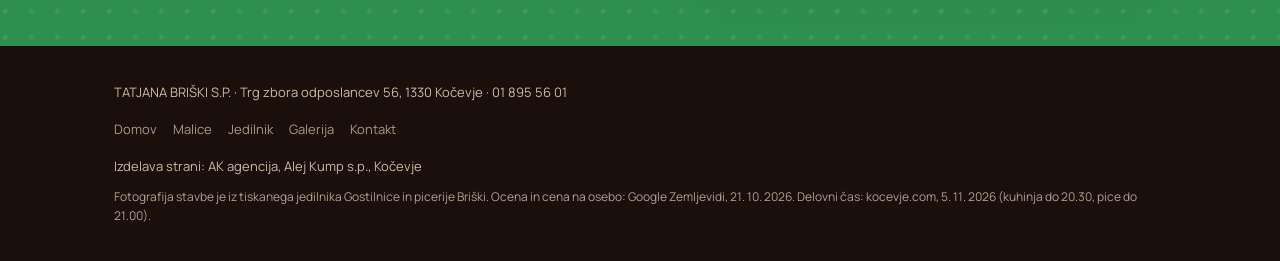
==== commit 7061569d: "Naslov: Briški namesto Pri Briških (želja naročnika) Co-Authored-By: Claude Opus 5.5 <noreply@anthro" ====
--- a/index.html
+++ b/index.html
@@ -84,7 +84,7 @@
     <div class="wrap hero-inner">
       <div class="status rv" data-status><i></i><span>Delovni čas: pon&ndash;pet 9&ndash;21, sob&ndash;ned 11&ndash;21</span></div>
       <div class="eyebrow rv" style="color:var(--ember)">Gostilnica &middot; Picerija &middot; Kočevje</div>
-      <h1 class="rv d1">Pri <em>Briških</em></h1>
+      <h1 class="rv d1"><em>Briški</em></h1>
       <p class="sub rv d2">Pice iz krušne peči, gostilniške jedi z žara, testenine in solate na Trgu zbora odposlancev v Kočevju. Vsako nedeljo tudi sveža tedenska malica.</p>
       <div class="cta-row rv d3">
         <a class="btn btn-red btn-big" href="tel:+38618955601"><svg aria-hidden="true"><use href="#tel"/></svg>Pokličite 01 895 56 01</a>
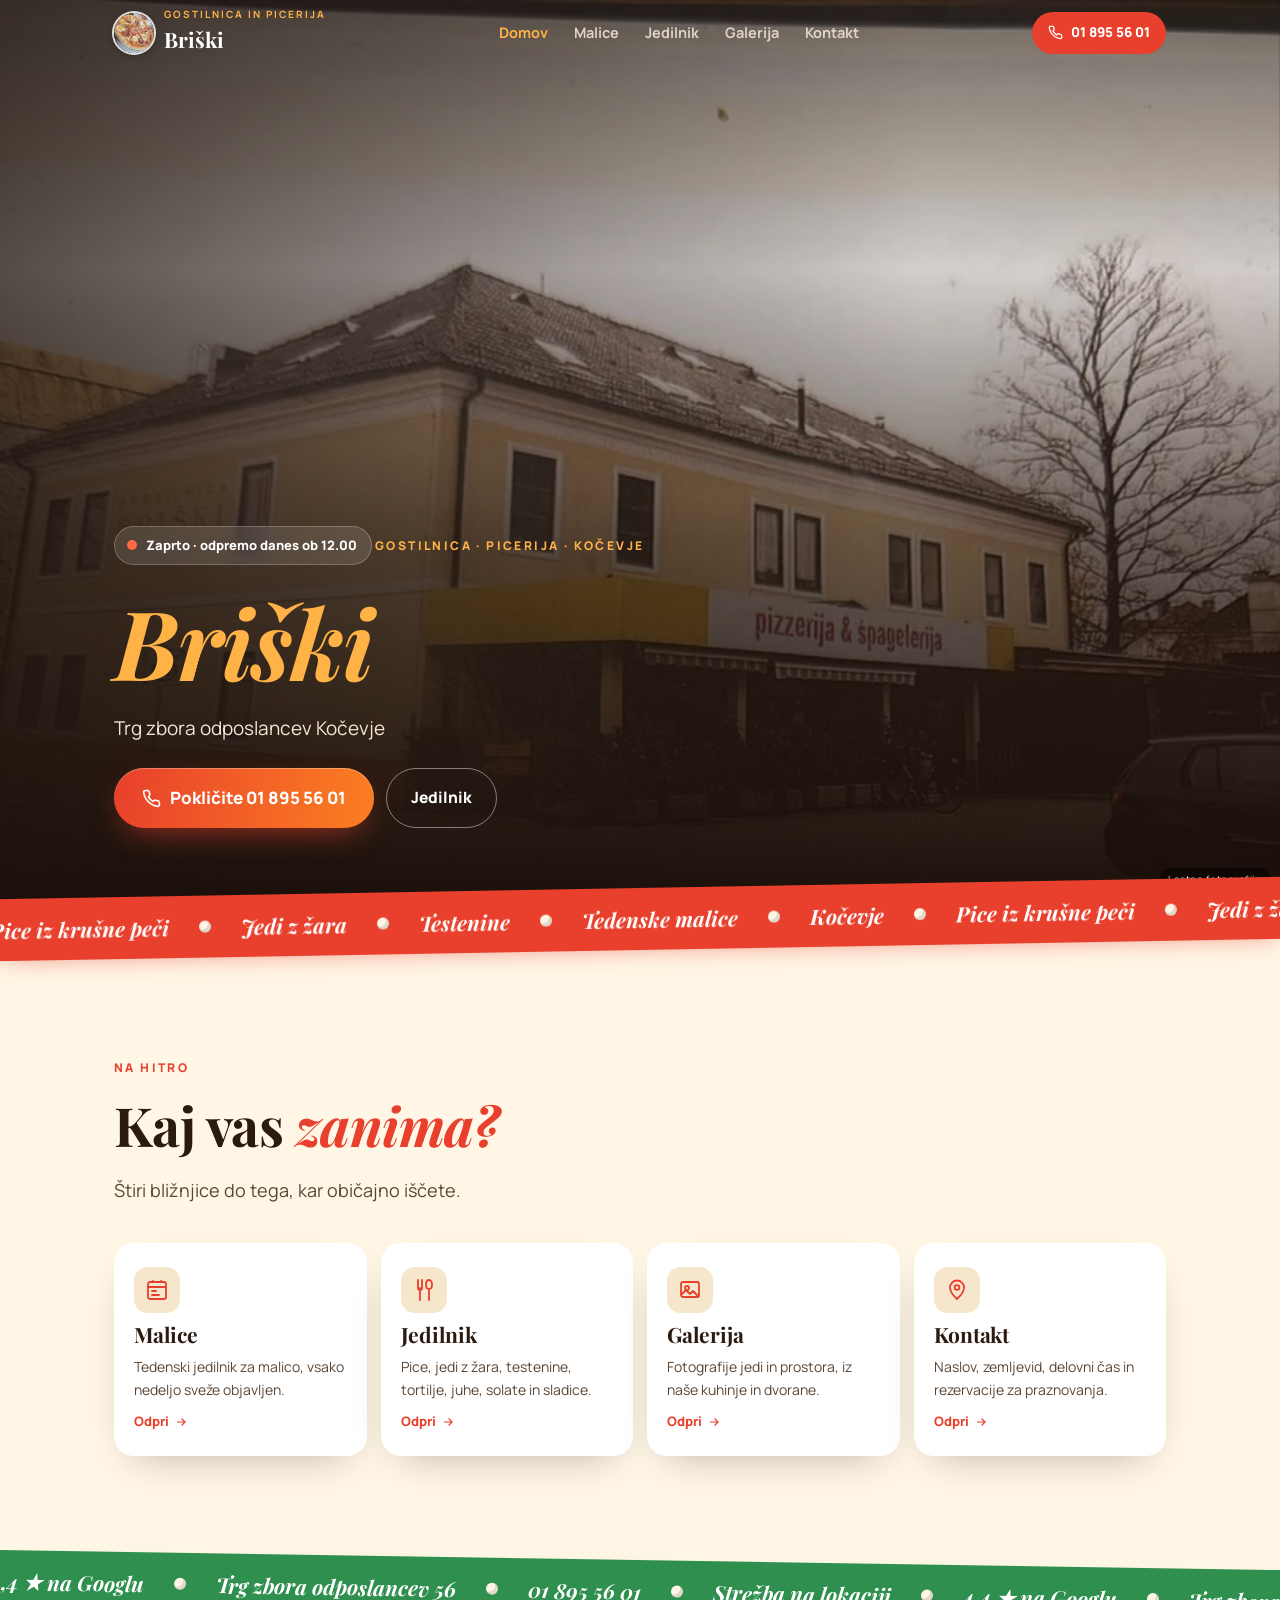
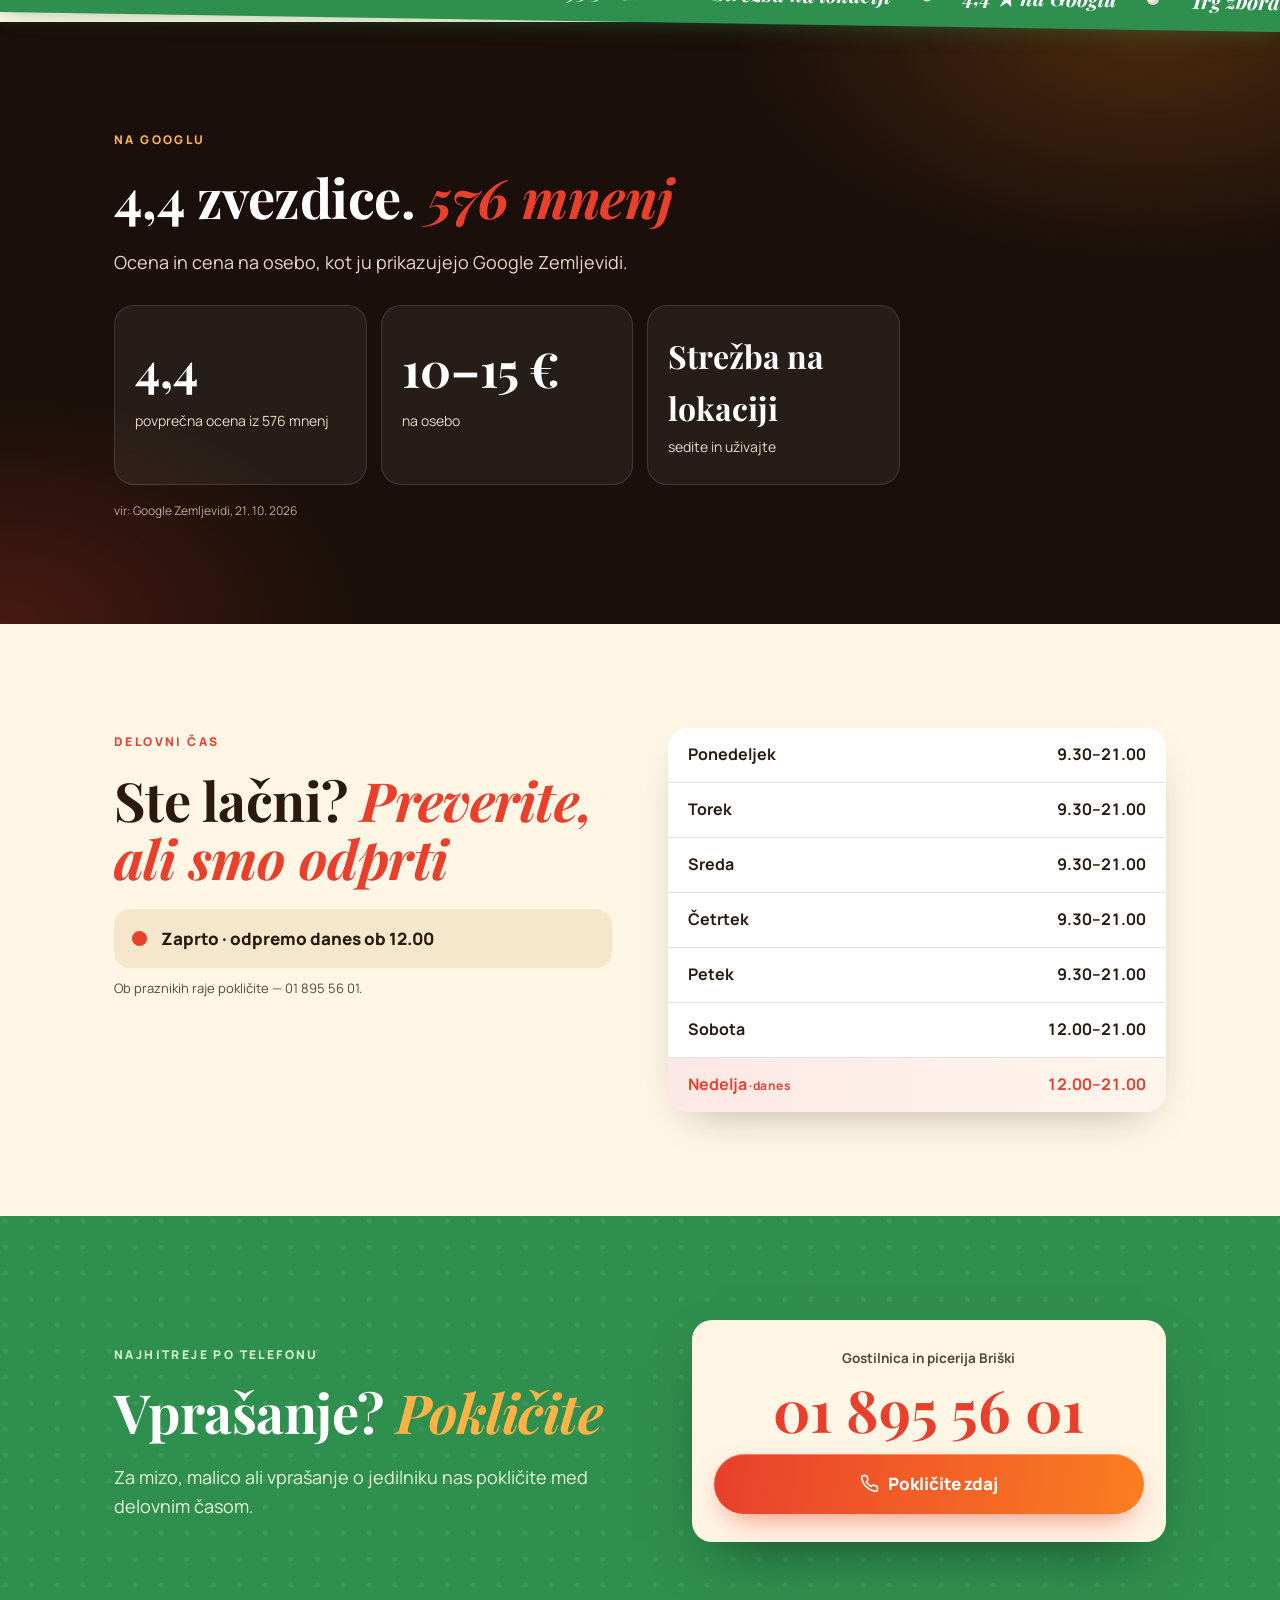
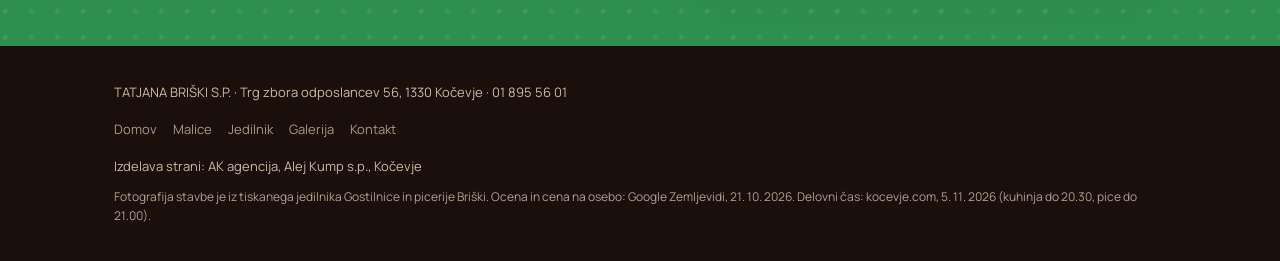
==== commit c92641e9: "Uvod: samo Trg zbora odposlancev Kočevje (želja naročnika) Co-Authored-By: Claude Opus 5.5 <noreply@" ====
--- a/index.html
+++ b/index.html
@@ -85,7 +85,7 @@
       <div class="status rv" data-status><i></i><span>Delovni čas: pon&ndash;pet 9&ndash;21, sob&ndash;ned 11&ndash;21</span></div>
       <div class="eyebrow rv" style="color:var(--ember)">Gostilnica &middot; Picerija &middot; Kočevje</div>
       <h1 class="rv d1"><em>Briški</em></h1>
-      <p class="sub rv d2">Pice iz krušne peči, gostilniške jedi z žara, testenine in solate na Trgu zbora odposlancev v Kočevju. Vsako nedeljo tudi sveža tedenska malica.</p>
+      <p class="sub rv d2">Trg zbora odposlancev Kočevje</p>
       <div class="cta-row rv d3">
         <a class="btn btn-red btn-big" href="tel:+38618955601"><svg aria-hidden="true"><use href="#tel"/></svg>Pokličite 01 895 56 01</a>
         <a class="btn btn-ghost" href="jedilnik.html">Jedilnik</a>
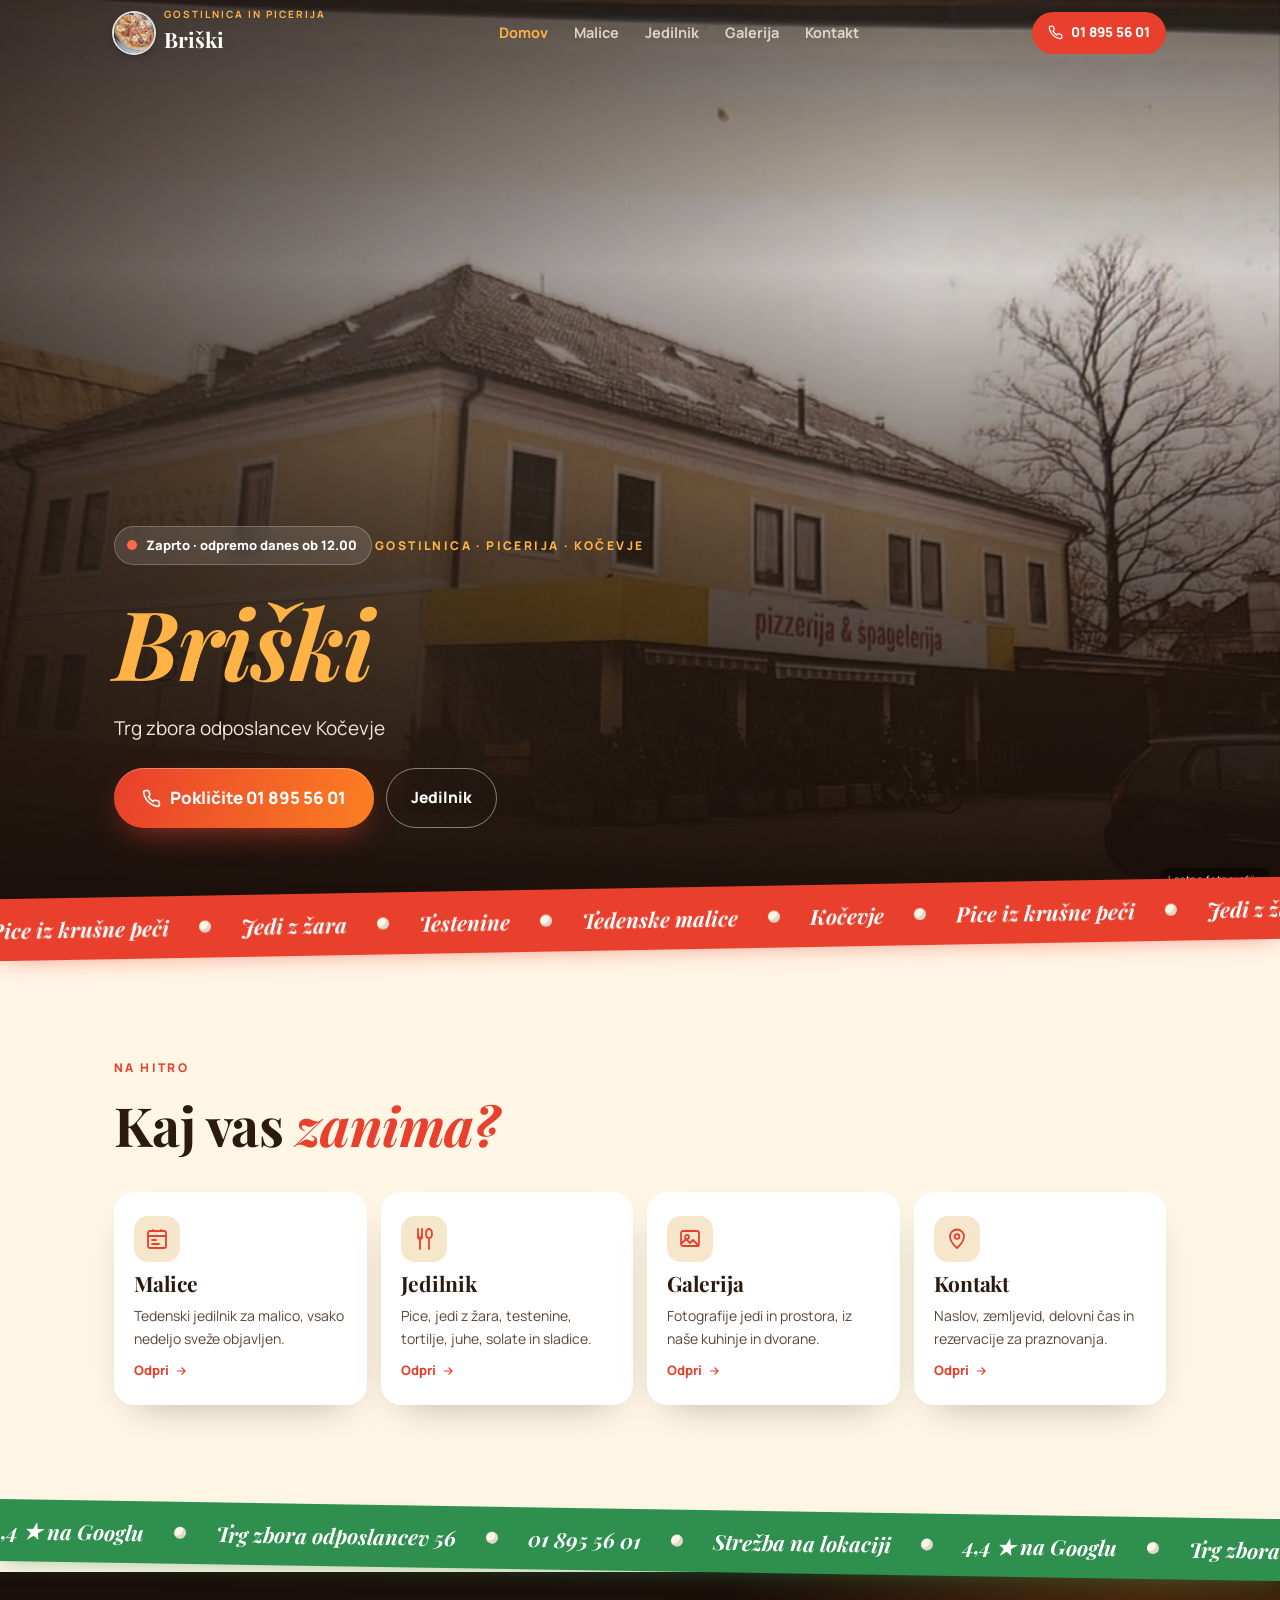
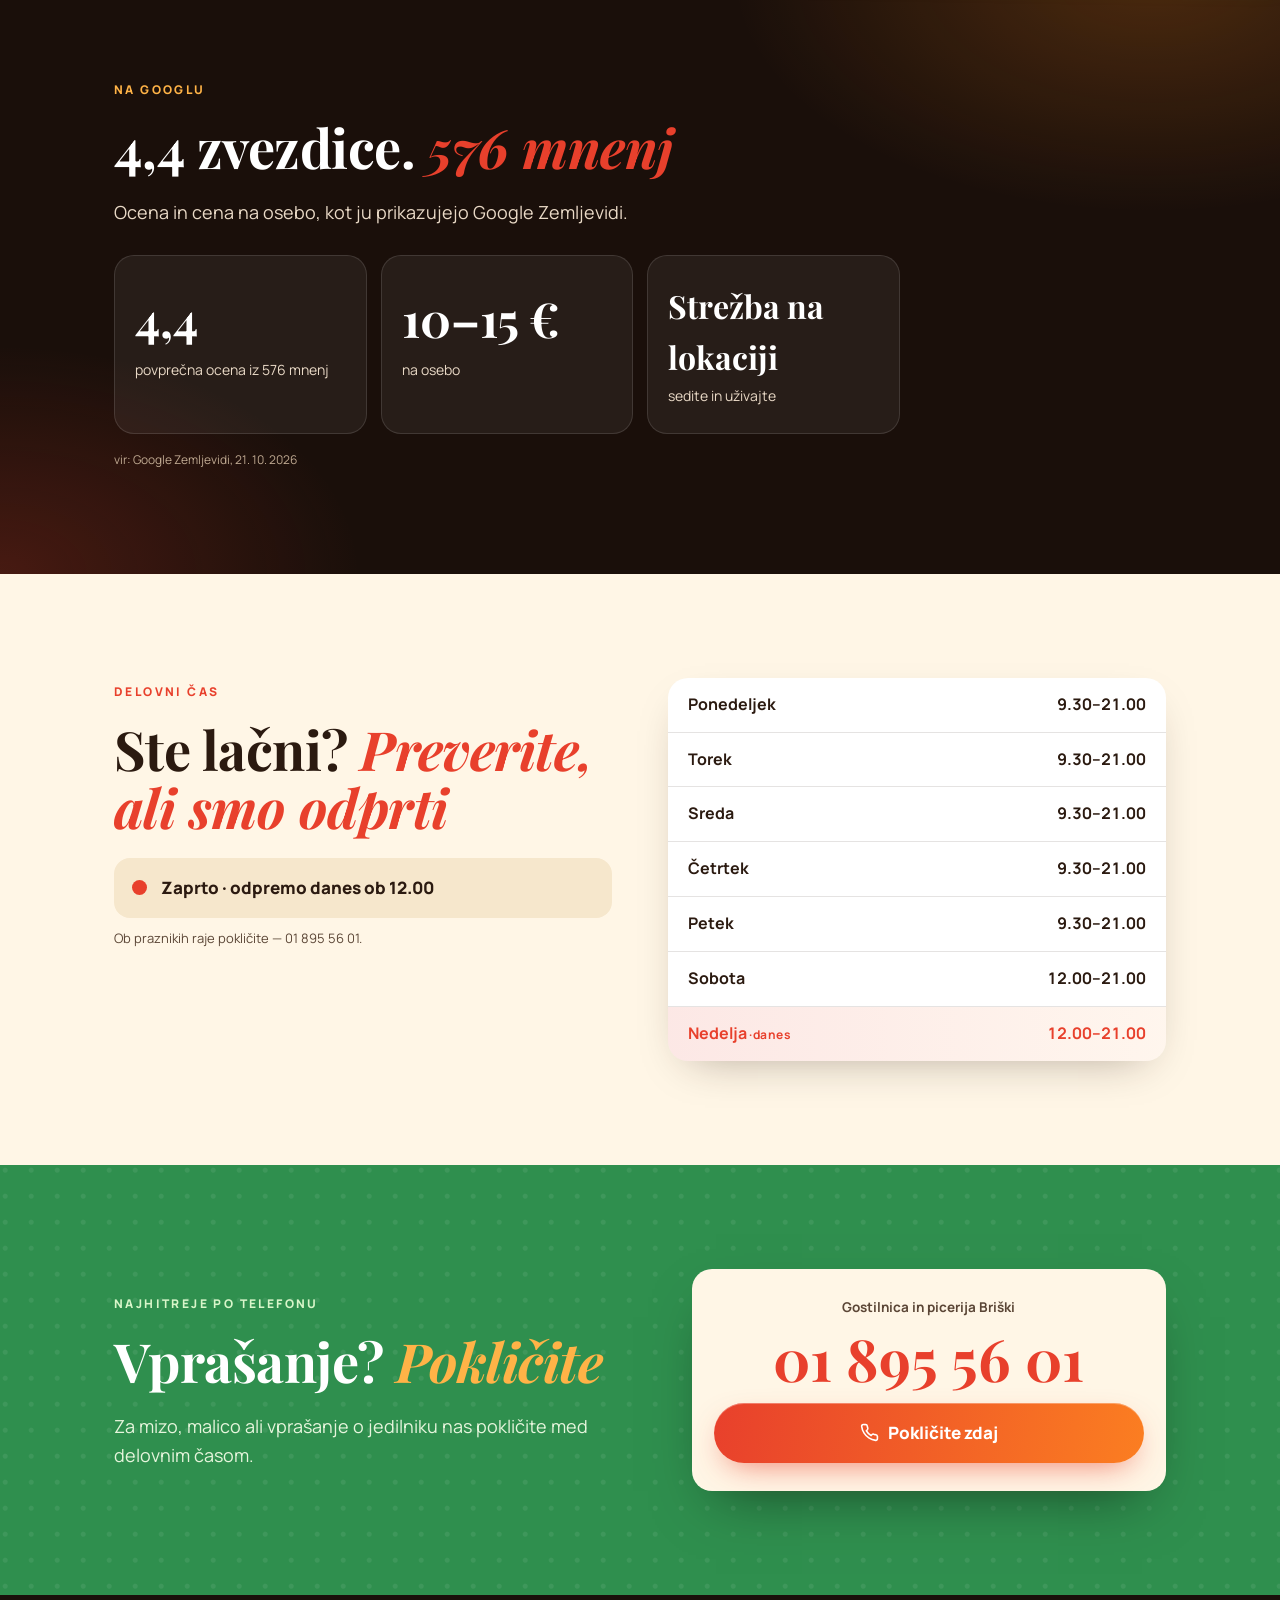
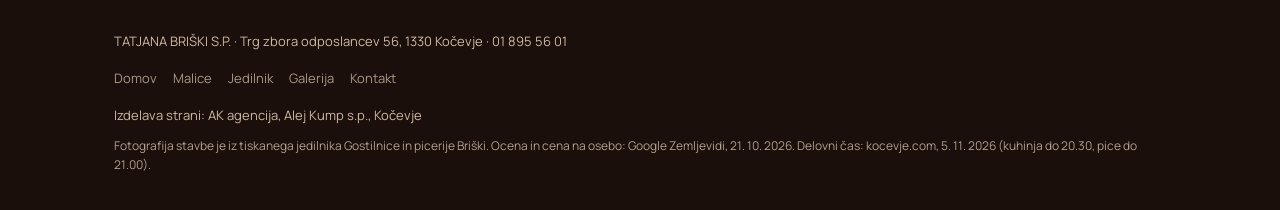
==== commit 2fe62a54: "Odstranjen stavek pod Kaj vas zanima (želja naročnika) Co-Authored-By: Claude Opus 5.5 <noreply@anth" ====
--- a/index.html
+++ b/index.html
@@ -104,7 +104,6 @@
     <div class="wrap">
       <div class="eyebrow rv">Na hitro</div>
       <h2 class="rv d1">Kaj vas <em>zanima?</em></h2>
-      <p class="lead rv d2">Štiri bližnjice do tega, kar običajno iščete.</p>
       <div class="quick-grid">
         <a class="quick-card rv" href="malice.html">
           <div class="ico"><svg width="24" height="24" aria-hidden="true"><use href="#ico-malice"/></svg></div>
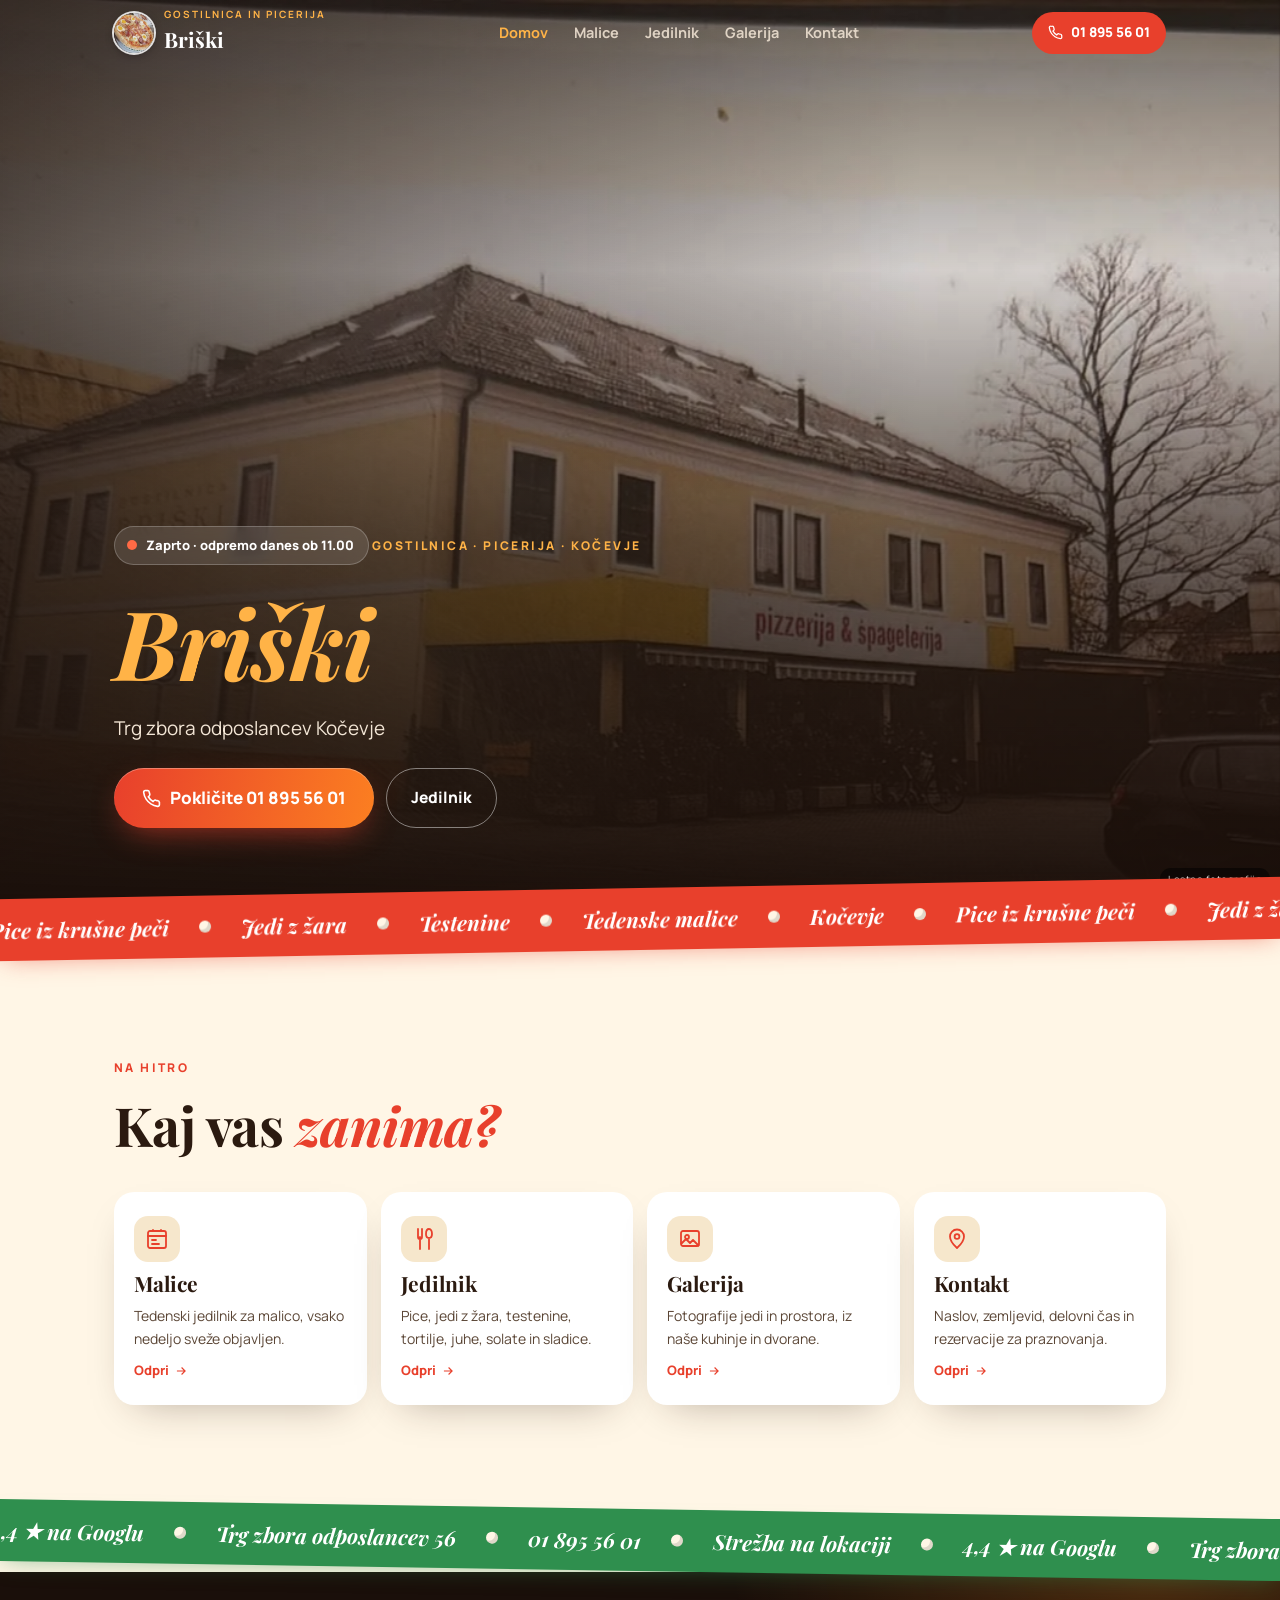
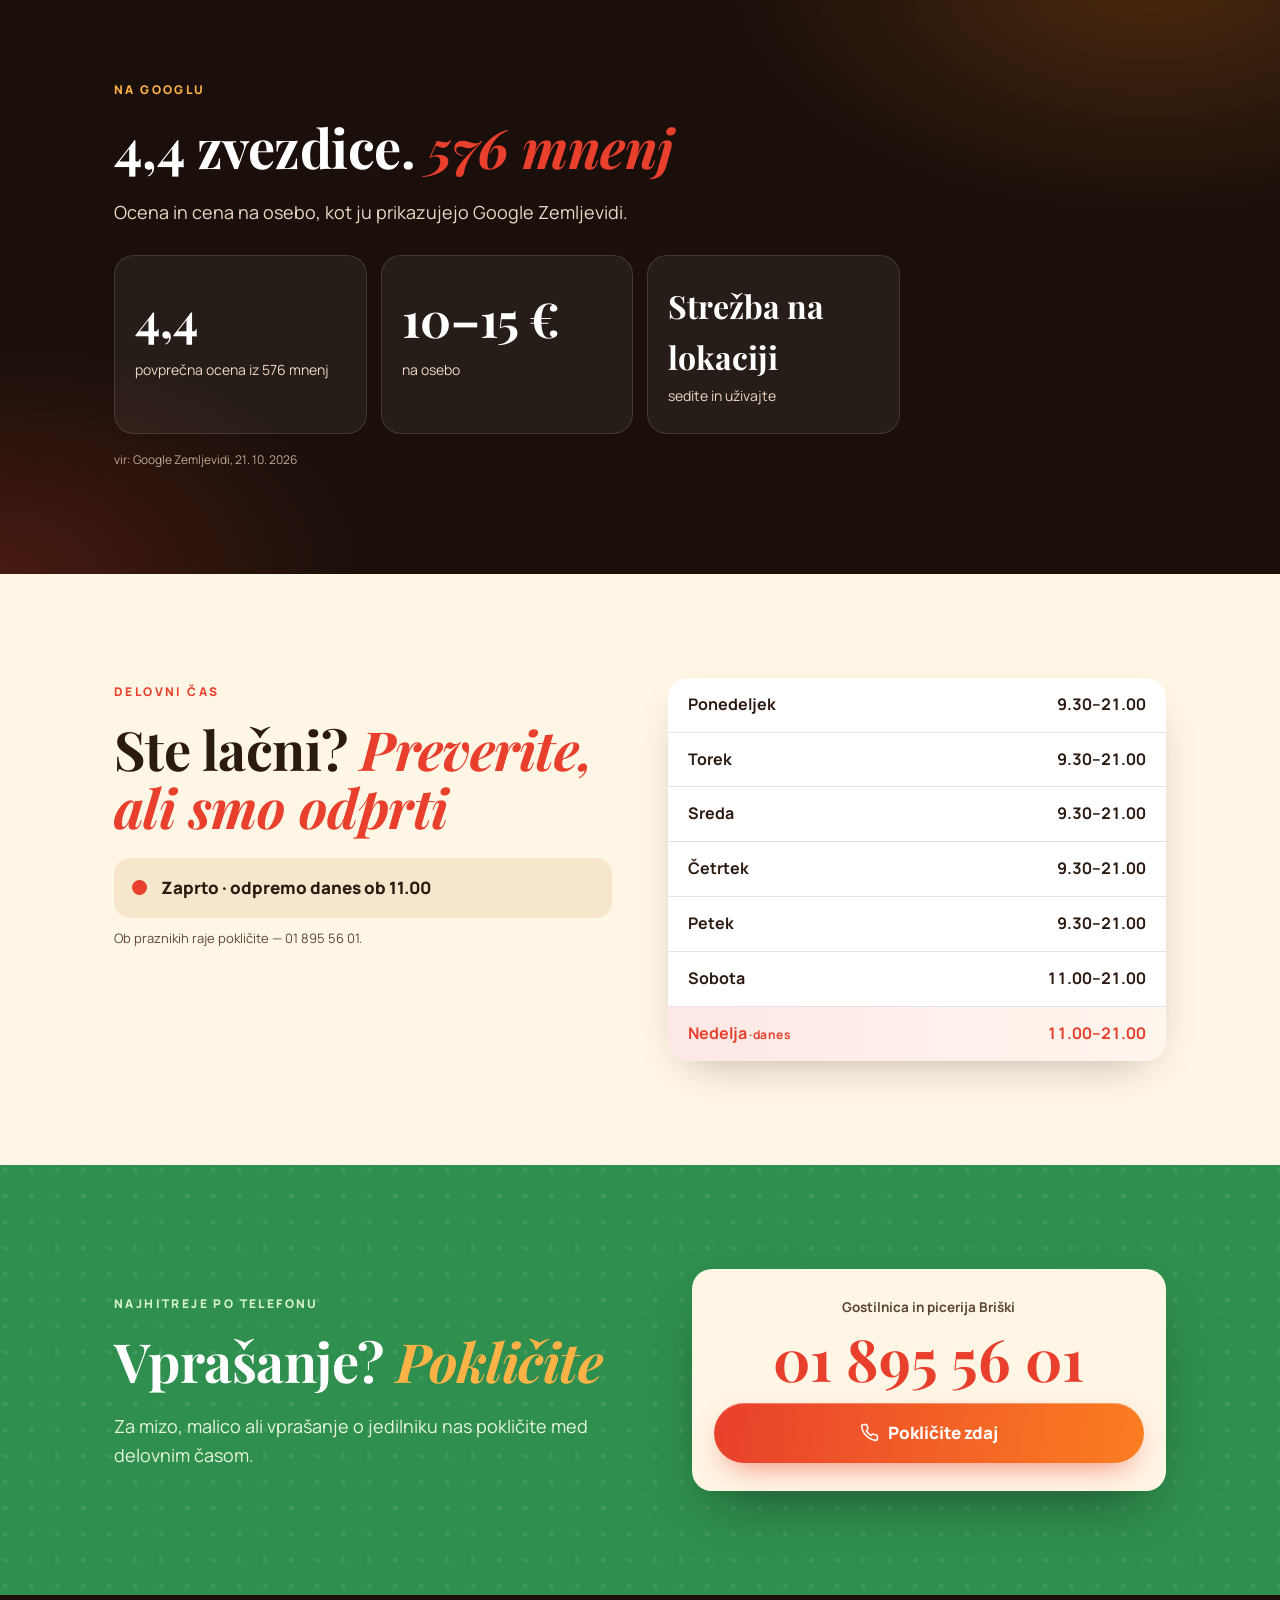
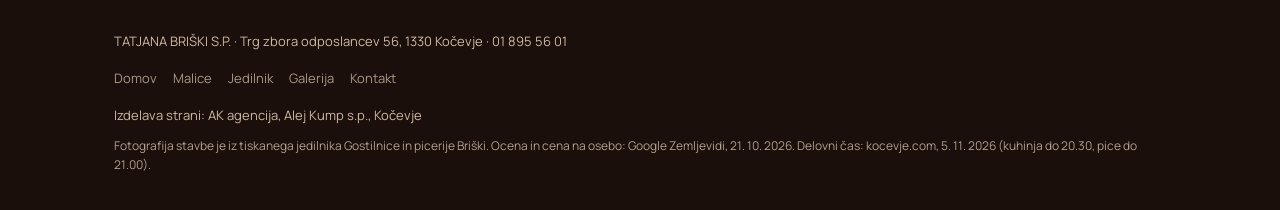
==== commit 0e73ee58: "Delovni čas: sobota in nedelja 11.00–21.00 (lastnik) Co-Authored-By: Claude Opus 5.5 <noreply@anthro" ====
--- a/index.html
+++ b/index.html
@@ -177,8 +177,8 @@
         <li data-d="3"><span>Sreda</span><span>9.30&ndash;21.00</span></li>
         <li data-d="4"><span>Četrtek</span><span>9.30&ndash;21.00</span></li>
         <li data-d="5"><span>Petek</span><span>9.30&ndash;21.00</span></li>
-        <li data-d="6"><span>Sobota</span><span>12.00&ndash;21.00</span></li>
-        <li data-d="0"><span>Nedelja</span><span>12.00&ndash;21.00</span></li>
+        <li data-d="6"><span>Sobota</span><span>11.00&ndash;21.00</span></li>
+        <li data-d="0"><span>Nedelja</span><span>11.00&ndash;21.00</span></li>
       </ul>
     </div>
   </section>
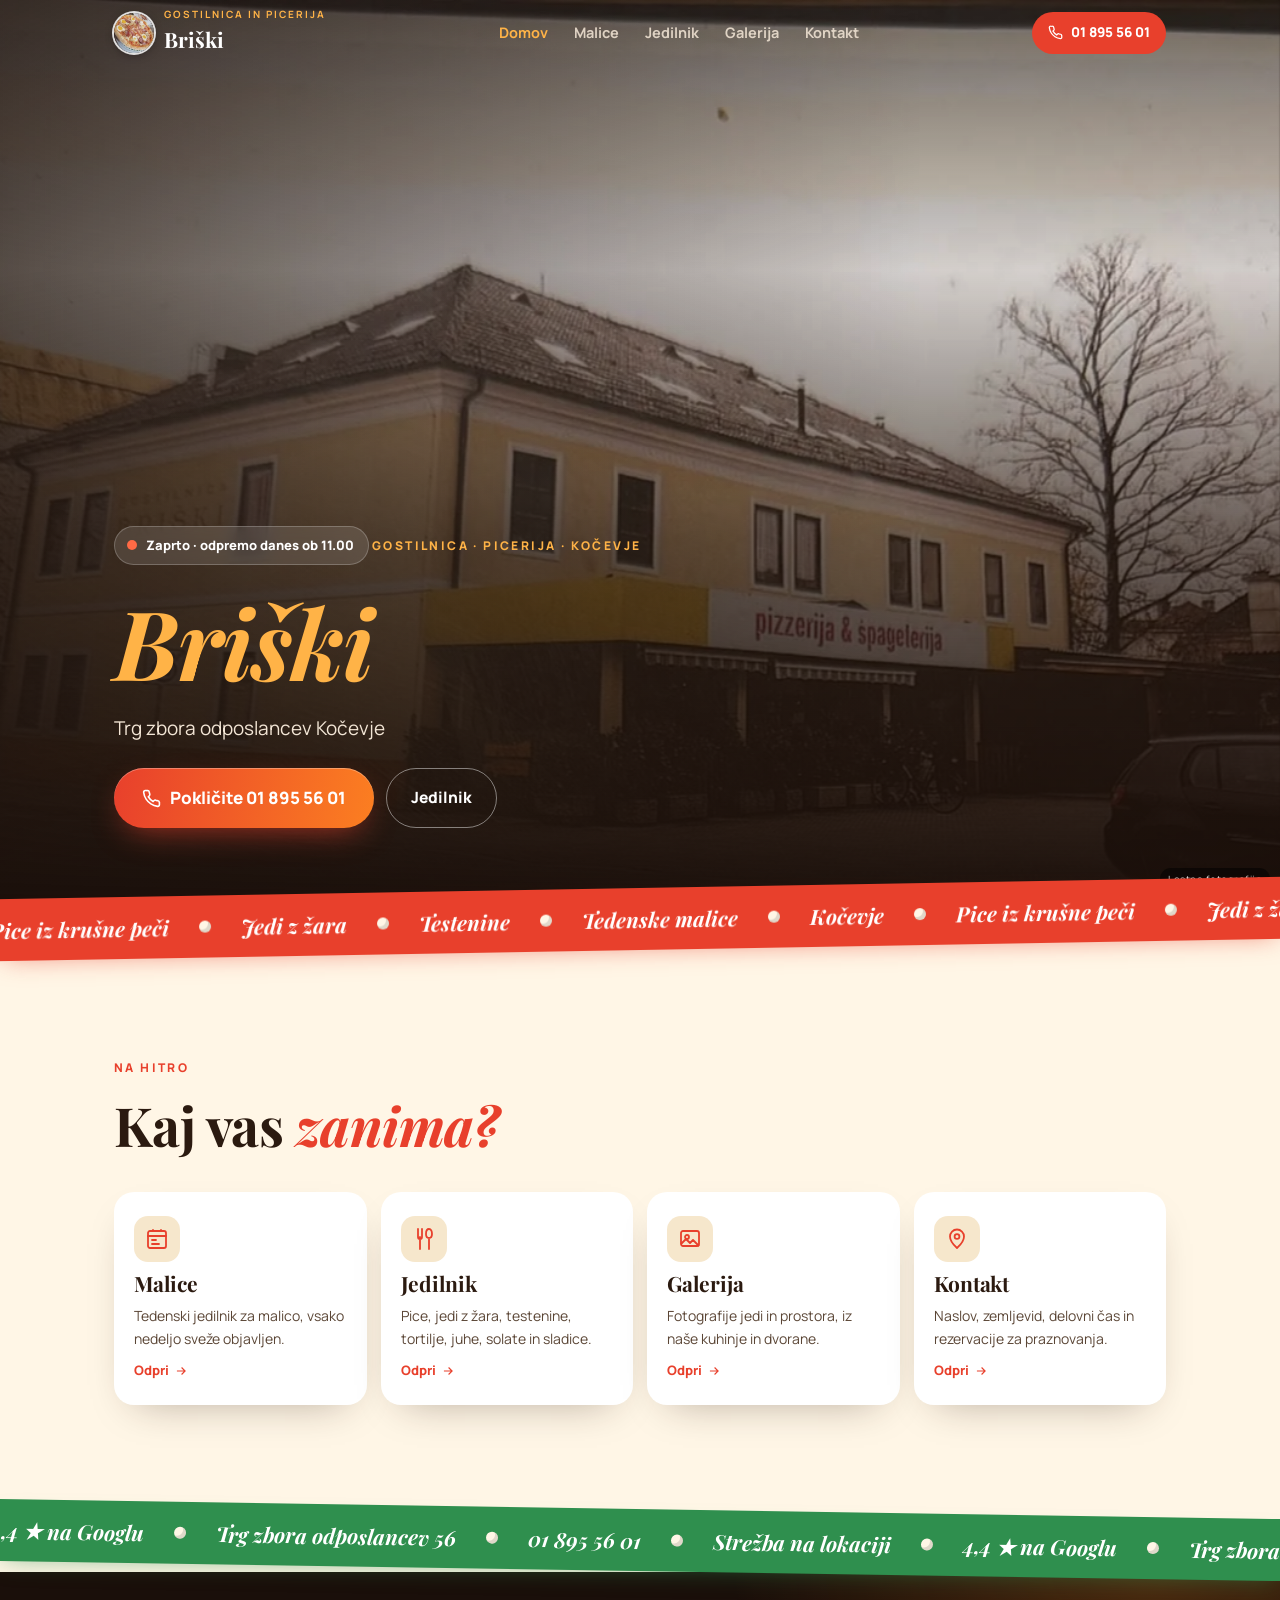
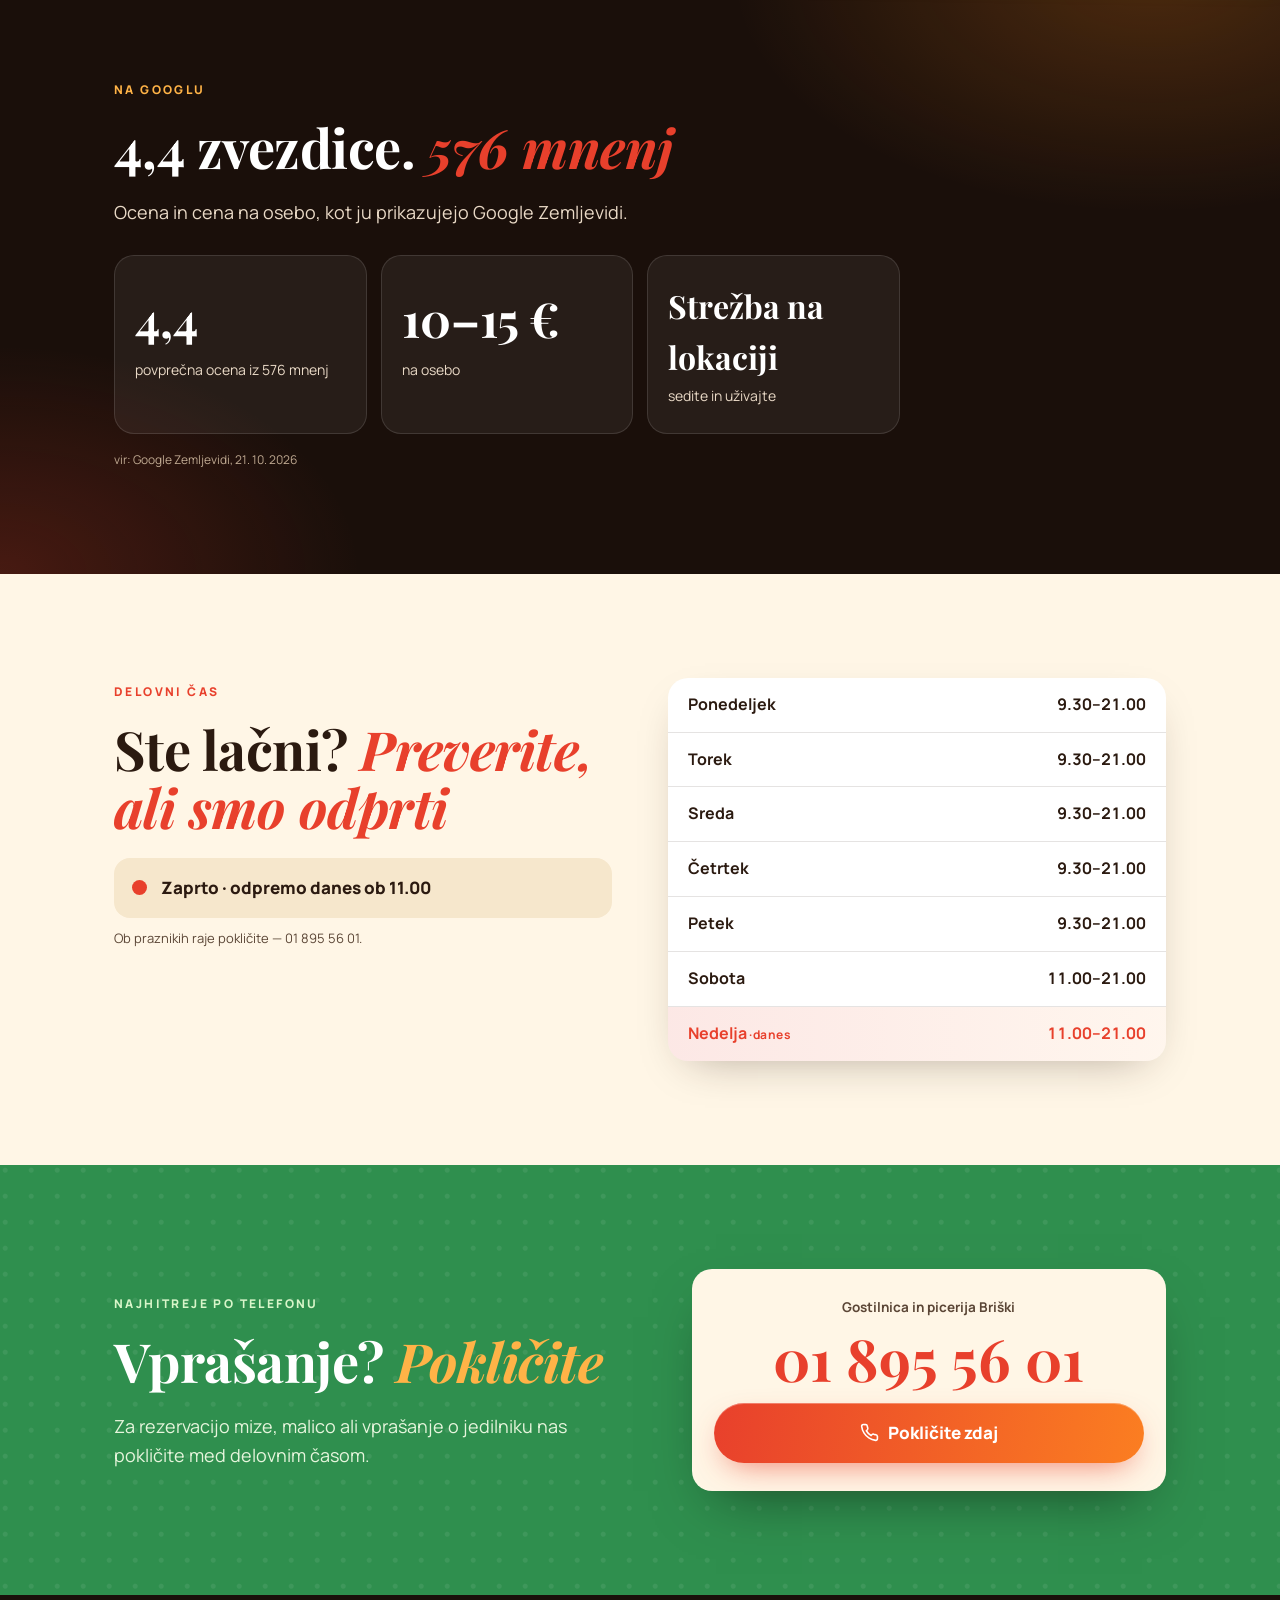
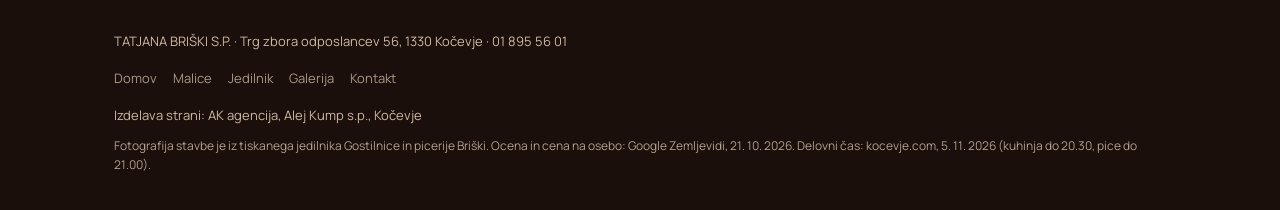
==== commit 009fb694: "Za rezervacijo mize (lastnik) Co-Authored-By: Claude Opus 5.5 <noreply@anthropic.com> Claude-Session" ====
--- a/index.html
+++ b/index.html
@@ -188,7 +188,7 @@
       <div class="rv">
         <div class="eyebrow">Najhitreje po telefonu</div>
         <h2>Vprašanje? <em>Pokličite</em></h2>
-        <p class="lead" style="color:#e6f5dc">Za mizo, malico ali vprašanje o jedilniku nas pokličite med delovnim časom.</p>
+        <p class="lead" style="color:#e6f5dc">Za rezervacijo mize, malico ali vprašanje o jedilniku nas pokličite med delovnim časom.</p>
       </div>
       <div class="callcard rv d1">
         <small>Gostilnica in picerija Briški</small>
